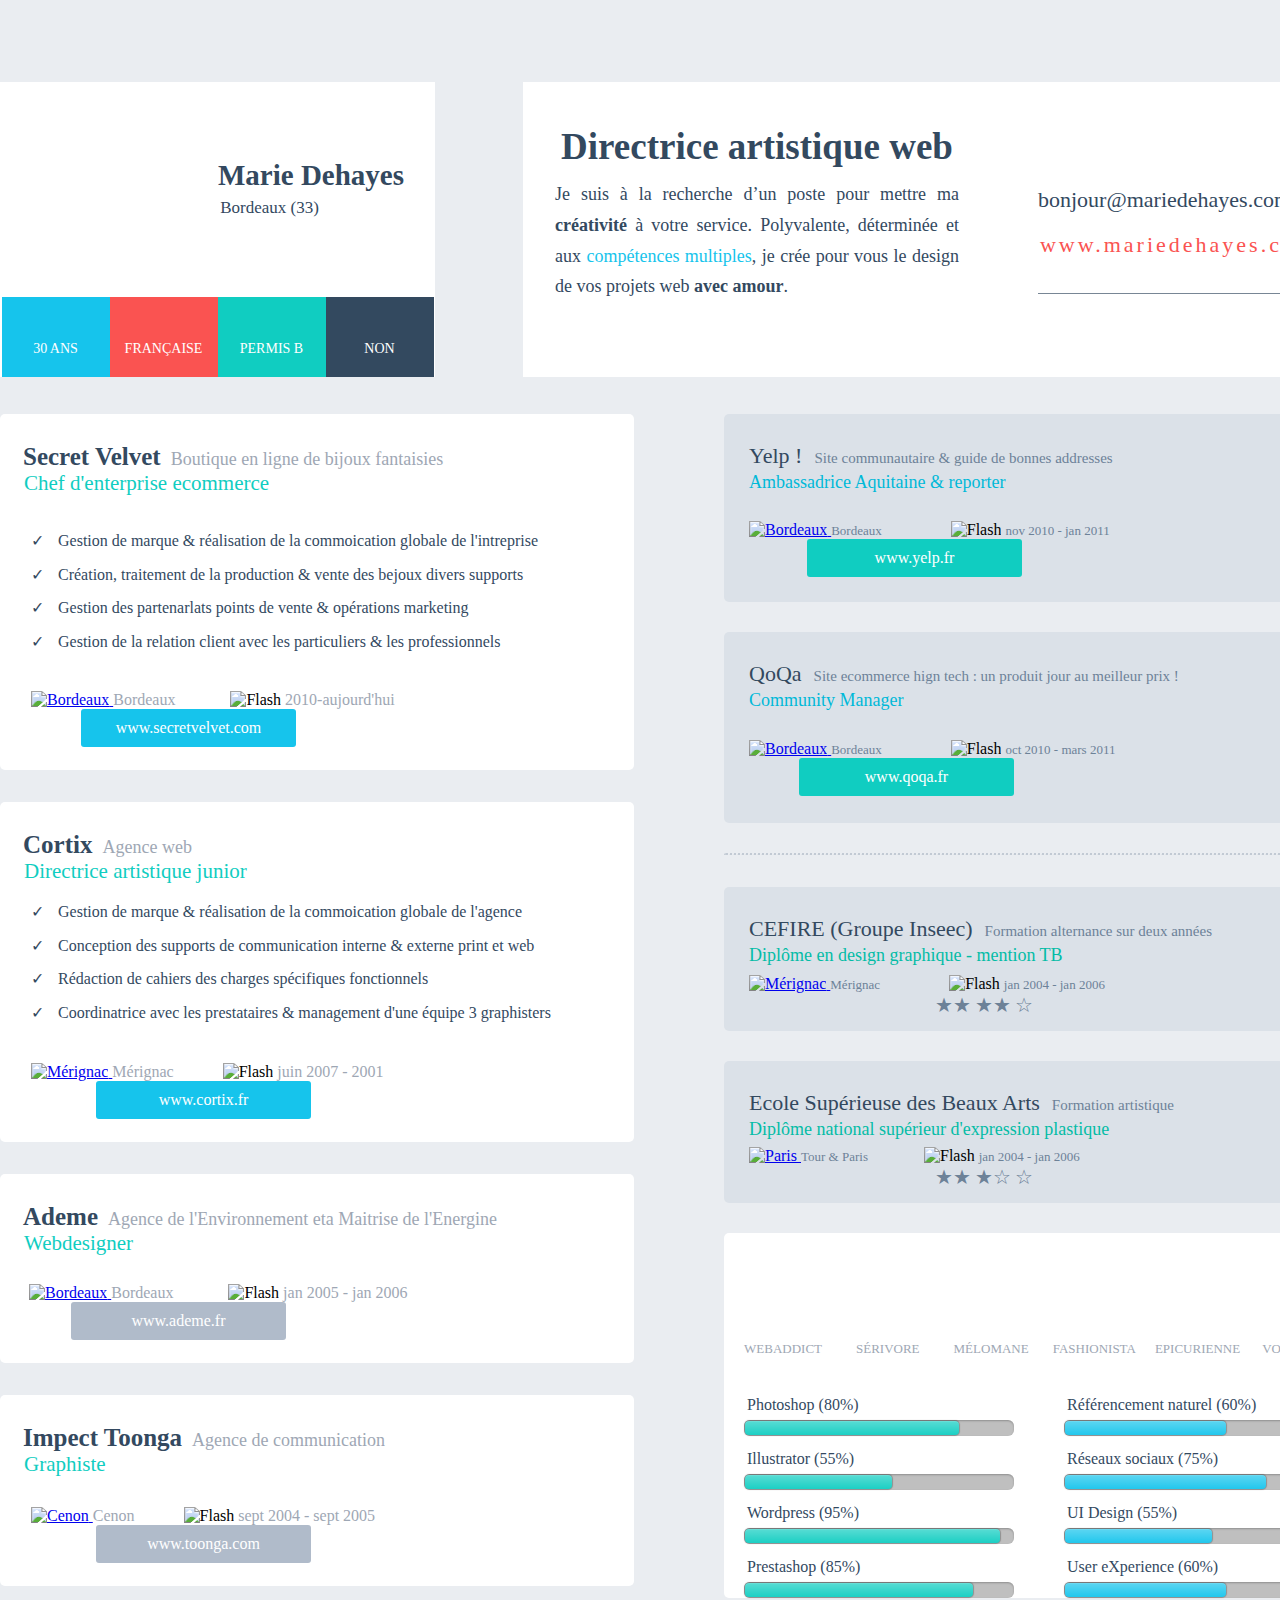
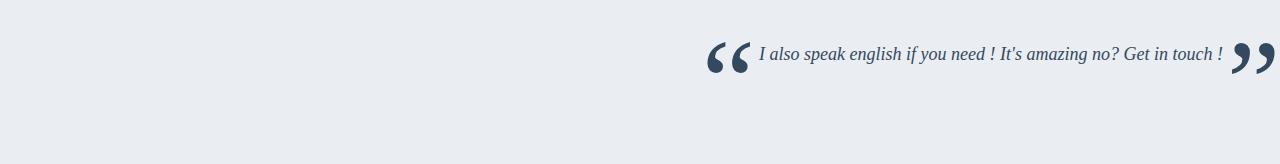
==== Hello/index.html @ 1b998f03 "Подгонка заголовка" ====
<!DOCTYPE html>
<html>
<head>
    <title>Ma page personnelle</title>
	<link rel="stylesheet" type="text/css" href="css/style.css">
	<meta charset="UTF-8">
</head>
<body>
    <div class="container">
	    <div class="header">
			<div class="header-left">
				<div class="photo">
				    <h2>Marie Dehayes</h2>
					<p>Bordeaux (33)</p>
				</div>
				
				<div class="items">
					<div class="item item-age"><p class="str str-age">30 ans</p></div>					 
					<div class="item item-nation"><p class="str str-nation">française</p></div>
					<div class="item item-permis"><p class="str str-permis">permis B</p></div>
					<div class="item item-smoke"><p class="str str-smoke">non</p></div>
				</div>

			</div>
			<div class="header-right">
				<div class="about-left">
					<h2>Directrice artistique web</h2>
					<p class="text">Je suis à la recherche d’un poste pour mettre ma <b>créativité</b> à votre service. 
						Polyvalente, déterminée et aux <span class="about-important">compétences multiples</span>, 
						je crée pour vous le design de vos projets web <b>avec amour</b>.</p>
					<div class="about-social">
						<div class="social social-tw"><a href="twitter.com"></a></div>
						<div class="social social-dr"><a href="dribbble.com"></a></div>
						<div class="social social-bh"><a href="behance.net"></a></div>
						<div class="social social-ig"><a href="instagram.com"></a></div>
						<div class="social social-bl"><a href="bla-bla-bla.com"></a></div>
						<div class="social social-in"><a href="LinkedIn.com"></a></div>
					</div>
				</div>
				<div class="about-right">
					<p>bonjour@mariedehayes.com</p>
					<a href="www.mariedehayes.com" title="Ma page personnelle">www.mariedehayes.com</a>
				</div>
			</div>
	    </div>
		 
		<div class="content">		
			<div class="left-content">
				<div class="job secret-velvet">
					<h3>Secret Velvet<span>Boutique en ligne de bijoux fantaisies</span></h3>
					<h4>Chef d'enterprise ecommerce</h4>
					<ul>
						<li>Gestion de marque & réalisation de la commoication globale de l'intreprise</li>
						<li>Création, traitement de la production & vente des bejoux divers supports</li>
						<li>Gestion des partenarlats points de vente & opérations marketing</li>
						<li>Gestion de la relation client avec les particuliers & les professionnels</li>
					</ul>

					<div class="job-about-sv">

						<a class="map" href="http://www.maplandia.com/france/aquitaine/gironde/bordeaux/bordeaux/">
							<img src="/Image/map.png" alt="Bordeaux">
						</a>
						<span>Bordeaux</span>

						<img class="flash" src="/Image/flash.png" alt="Flash">
						<span>2010-aujourd'hui</span>

						<a class="btn btn-sv" href="http://www.secretvelvet.com">www.secretvelvet.com</a>
					</div>		
				</div>

				<div class="job cortix">
					<h3>Cortix<span>Agence web</span></h3>
					<h4>Directrice artistique junior</h4>
					<ul>
						<li>Gestion de marque & réalisation de la commoication globale de l'agence</li>
						<li>Conception des supports de communication interne & externe print et web</li>
						<li>Rédaction de cahiers des charges spécifiques fonctionnels</li>
						<li>Coordinatrice avec les prestataires & management d'une équipe 3 graphisters</li>		
					</ul>
					<div class="job-about-co">

						<a class="map" href="http://www.map-france.com/Merignac-33700/">
							<img src="/Image/map.png" alt="Mérignac">
						</a>
						<span>Mérignac</span>
	
						<img class="flash" src="/Image/flash.png" alt="Flash">
						<span>juin 2007 - 2001</span>
	
						<a class="btn btn-co" href="http://www.cortix.fr">www.cortix.fr</a>
					</div>
				</div>

				<div class="job ademe">
					<h3>Ademe<span>Agence de l'Environnement eta Maitrise de l'Energine</span></h3>
					<h4>Webdesigner</h4>
					<div class="job-about-ad">

						<a class="map" href="http://www.maplandia.com/france/aquitaine/gironde/bordeaux/bordeaux/">
							<img src="/Image/map.png" alt="Bordeaux">
						</a>
						<span>Bordeaux</span>
	
						<img class="flash" src="/Image/flash.png" alt="Flash">
						<span>jan 2005 - jan 2006</span>
	
						<a class="btn btn-ade" href="http://www.ademe.fr">www.ademe.fr</a>
					</div>	
				</div>

				<div class="job impect-toonga">
					<h3>Impect Toonga<span>Agence de communication</span></h3>
					<h4>Graphiste</h4>
					<div class="job-about-it">
						<a class="map" href="http://www.maplandia.com/france/basse-normandie/calvados/caen/canon/">
							<img src="/Image/map.png" alt="Cenon">
						</a>
						<span>Cenon</span>
						<img class="flash" src="/Image/flash.png" alt="Flash">
						<span>sept 2004 - sept 2005</span>
	
						<a class="btn btn-it" href="http://www.toonga.com">www.toonga.com</a>
					</div>
				</div>

			</div>
				
			<div class="separator-content">

			</div>

			<div class="right-content">
				<div class="education yelp">
					<h3>Yelp !<span>Site communautaire & guide de bonnes addresses</span></h3>
					<h4>Ambassadrice Aquitaine & reporter</h4>
					<div class="education-yelp">
						<a class="map" href="http://www.maplandia.com/france/aquitaine/gironde/bordeaux/bordeaux/">
							<img src="/Image/map.png" alt="Bordeaux">
						</a>
						<span>Bordeaux</span>
	
						<img class="flash" src="/Image/flash.png" alt="Flash">
						<span>nov 2010 - jan 2011</span>
	
						<a class="btn btn-yelp" href="http://www.yelp.fr">www.yelp.fr</a>
					</div>	
				</div>

				<div class="education qoqa">
					<h3>QoQa<span>Site ecommerce hign tech : un produit jour au meilleur prix !</span></h3>
					<h4>Community Manager</h4>
					<div class="education-qoqa">
							<a class="map" href="http://www.maplandia.com/france/aquitaine/gironde/bordeaux/bordeaux/">
								<img src="/Image/map.png" alt="Bordeaux">
							</a>
							<span>Bordeaux</span>
		
							<img class="flash" src="/Image/flash.png" alt="Flash">
							<span>oct 2010 - mars 2011</span>
		
							<a class="btn btn-qoqa" href="http://www.qoqa.fr">www.qoqa.fr</a>
						</div>	
					
				</div>

				<div class="education dotted">

				</div>

				<div class="education cefire">
					<h3>CEFIRE (Groupe Inseec)<span>Formation alternance sur deux années</span></h3>
					<h4>Diplôme en design graphique - mention TB</h4>
					<div class="education-cefire">
						<a class="map" href="http://www.map-france.com/Merignac-33700/">
							<img src="/Image/map.png" alt="Mérignac">
						</a>
						<span>Mérignac</span>
	
						<img class="flash" src="/Image/flash.png" alt="Flash">
						<span>jan 2004 - jan 2006</span>
						
						<div class="rating">
							<span>&#9733</span><span>&#9733</span>
							<span>&#9733</span><span>&#9733</span>
							<span>&#9734</span>
						</div>			
					</div>
				</div>

				<div class="education ecole">
					<h3>Ecole Supérieuse des Beaux Arts<span>Formation artistique</span></h3>
					<h4>Diplôme national supérieur d'expression plastique</h4>
					<div class="education-ecole">
						<a class="map" href="http://www.maplandia.com/france/ile-de-france/paris/paris-1er/paris/">
							<img src="/Image/map.png" alt="Paris">
						</a>
						<span>Tour & Paris</span>
	
						<img class="flash" src="/Image/flash.png" alt="Flash">
						<span>jan 2004 - jan 2006</span>
						<div class="rating">
							<span>&#9733</span><span>&#9733</span>
							<span>&#9733</span><span>&#9734</span>
							<span>&#9734</span>
						</div>	
					</div>
				</div>

				<div class="hobby">
					<div class="hobby-photo hobby-photo-1"></div>
					<div class="hobby-photo hobby-photo-2"></div>
					<div class="hobby-photo hobby-photo-3"></div>
					<div class="hobby-photo hobby-photo-4"></div>
					<div class="hobby-photo hobby-photo-5"></div>
					<div class="hobby-photo hobby-photo-6"></div>
					
					<div class="sign">
						<span class="sign1">webaddict</span>
						<span class="sign2">sérivore</span>
						<span class="sign3">mélomane</span>
						<span class="sign4">fashionista</span>
						<span class="sign5">epicurienne</span>
						<span class="sign6">voyageuse</span>
					</div>

					<div class="table">
						<div class="row">
							<div class="cell">
								<p>Photoshop (80%)</p>
								<div class="progress">
									<div class="bar1"><div class="progress-bar"></div></div>
								</div>
							</div>
							
							<div class="cell cell-right">
								<p>Référencement naturel (60%)</p>
								<div class="progress">
									<div class="bar5"><div class="progress-bar"></div></div>
								</div>
							</div>
							
						</div>

						<div class="row">
							<div class="cell">
								<p>Illustrator (55%)</p>
								<div class="progress">
									<div class="bar2"><div class="progress-bar"></div></div>
								</div>
							</div>
							<div class="cell cell-right">
								<p>Réseaux sociaux (75%)</p>
								<div class="progress">
									<div class="bar6"><div class="progress-bar"></div></div>
								</div>							
							</div>
						</div>
						
						<div class="row">
							<div class="cell">
								<p>Wordpress (95%)</p>
								<div class="progress">
									<div class="bar3"><div class="progress-bar"></div></div>
								</div>
							</div>
							<div class="cell cell-right">
								<p>UI Design (55%)</p>
								<div class="progress">
									<div class="bar7"><div class="progress-bar"></div></div>
								</div>
							</div>
						</div>
						<div class="row">
							<div class="cell">
								<p>Prestashop (85%)</p>
								<div class="progress">
									<div class="bar4"><div class="progress-bar"></div></div>
								</div>								
							</div>
						    <div class="cell cell-right">
								<p>User eXperience (60%)</p>
								<div class="progress">
									<div class="bar8"><div class="progress-bar"></div></div>
								</div>
							</div>
					   </div>
					</div>

				</div>

			</div>

			<div class="clear">

			</div>

		</div>	
			
										
		<div class="footer">
			<span class="commas">&#8220;</span>
			<span class="english">I also speak english if you need ! It's amazing no? Get in touch !</span>
			
			<span class="commas">&#8221;</span>
		</div>
	</div>
</body>
</html>
---- Hello/css/style.css ----
body {
    background: #eaedf1;
    color: #000;
    margin: 0;
    padding: 0;
     
}

h2, h3, h4 {
    font-family: Signika, Signika Negative;
    font-weight: bold;
    color: #33495f;
}

p, li, span, .btn {
    font-family: Lato;
    color: #33495f;
}
 
.container {
    background: inherit;
    width: 1348px;
    height: 1600px;
    margin: 82px auto;
    text-align: center;
}

.header {
    background: inherit;
    width: 100%;
    height: 295px;    
}
 
.header-left {
    background-color: white;
    width: 435px;
    height: 100%;
    float: left;
}

.photo {
     background-image: url(/Image/photo.png);
     background-repeat: no-repeat;
     background-position: 26px 12px;
     height: 191px;
}

.photo h2 {
      font-size: 29px;
      padding-top: 53px;
      padding-left: 187px;
      margin-bottom: 0px;
 }
.photo p {
     font-size: 17px;
     margin-top: 6px;
     padding-left: 104px;
     margin-bottom: 76px;
}

.items {
     font-size: 0;
     display: inline-block;
}
   
.item {
    text-transform: uppercase;
    display: inline-block;
    width: 108px;
    height: 76px;
    margin: 0;
    padding: 0;
    padding-top: 4px;
}

.item-age {
    background-color: #16c4ec;
    background-image: url(/image/about1.png);
    background-repeat: no-repeat;     
    background-position: 50% 23px;

}

.item-nation {
     background-color: #fa5351;
     background-image: url(/image/about2.png);
     background-repeat: no-repeat;
     background-position: 50% 19px;
}

.item-permis {
     background-color: #10cdc1;
     background-image: url(/image/about3.png);
     background-repeat: no-repeat;
     background-position: 50% 22px;
}

.item-smoke {
     background-color: #33495f;
     background-image: url(/image/about4.png);
     background-repeat: no-repeat;
     background-position: 50% 21px;
}
.str {
     color: white;
     margin-top: 40px;
     font-size: 14px;
}

.header-right {
    background-color: white;
    float: right;
    width: 825px;
    height: 100%;     
}

.about-left {
    float: left;
    width: 468px;
    height: 100%;
}

.about-left h2 {
     font-size: 37px;
     font-weight: 600;
     padding-top: 12px;
}

.about-left .text {
     font-size: 18px;
     line-height: 170%;
     text-align: justify;
     margin-top: -19px;
     margin-bottom: 11px;
     padding-left: 32px;
     padding-right: 32px;
}

.about-important {
     color: #16c4ec;
}

.about-social {
     width: 470px;
     height: 50px;
}

.social {
     display: inline-block;
     width: 50px;
     height: 50px;
     margin-right: 21px;   
     vertical-align: middle;   
     background-image: url("/Image/social.png");
     background-repeat: no-repeat;
}
.social-tw {
     background-position: 0px 0;
}
.social-dr {
     background-position: -50px 0;
}
.social-bh {
     background-position: -99px 0;
}
.social-ig {
     background-position: -148px 0;
}
.social-bl {
     background-position: -193px 0;
}
.social-in {
     background-position: -254px 0;
}

.about-right {
    float: right;
    margin-right: 30px;
    width: 280px;
    height: 211px;
    border-bottom: 1px solid #788695;
}

.about-right p {
     font-size: 22px;
     margin: 105px 0 19px;
     text-align: justify;
 }

.about-right a {
    display: block;
    text-decoration: none;    
    letter-spacing: 3px;
    color: #fa5351;
    font-size: 22px;
}



.content {
     background: inherit;
     height: 1200px;
     /* Линия цвета фона для не схлопывания margin*/ 
     border-top: 1px solid #eaedf1;
     margin-top: 36px;
}

.left-content {
     background: inherit;
     float: left;
     width: 634px;
}

.separator-content {
     background: inherit;
     float: left;
     width: 79px;
     height: 100%;
     
     background-image: url(/image/bar.png);
     background-repeat: no-repeat;
     background-position: 3px -17px;
     
}

.right-content {
     background: inherit;
     float: right;
     width: 624px;
}

.job {
     background: white;
     padding: 1px;
     margin-bottom: 32px;
     border-radius: 5px;
}
.job span {
     color: #9ea7b4;
}

.job h3 {
     text-align: left;
     padding-top: 3px;
     padding-left: 22px;
     font-size: 25px;
     margin-bottom: 0px;
}

.job h3 span {
     font-size: 18px;
     font-weight: 500;
     padding-left: 10px; 
}

.job h4 {
     color: #10cdc1;
     text-align: left;
     font-size: 21px;
     font-weight: 500;
     padding-left: 23px;
     margin-top: 0;
}

.job ul {
     list-style: none;
     text-align: left;
     padding-left: 30px;
     line-height: 210%;
     font-size: 16px;
}
   
.job ul li:before {
     content: '✓';
     padding-right: 14px;
}

/*.job .secret-velvet {
     height: 600px;
}*/

.job .job-about-sv {     
     text-align: left;
     margin-top: 33px;
     margin-bottom: 22px;
}

.job-about-sv .map {
     padding-left: 30px;
     /*background-image: url(/Image/map.png);
     background-repeat: no-repeat;
     background-position: 0px 0px;*/
}

.job-about-sv .flash {
     padding-left: 51px;
}

.btn {
     display: inline-block;     
     width: 215px;
     height: 28px;
     color: #fff; 
     text-decoration: none; 
     text-align: center;
     padding-top: 10px;
     border-radius: 3px; 
}

.btn-sv {
     background: #16c4ec;
     margin-left: 80px;
}

.cortix h4 {
     margin-bottom: -5px;
}

.job .job-about-co {     
     text-align: left;
     margin-top: 33px;
     margin-bottom: 22px;
}

.job-about-co .map {
     padding-left: 30px;
}

.job-about-co .flash {
     padding-left: 45px;
}

.btn-co {
     background: #16c4ec;
     margin-left: 95px;
}

.job .job-about-ad {     
     text-align: left;
     margin-top: 20px;
     margin-bottom: 22px;
}

.job-about-ad .map {
     padding-left: 28px;
}

.job-about-ad .flash {
     padding-left: 51px;
}

.btn-ade {
     background: #b0bbca;
     margin-left: 70px;
}

.job .job-about-it {     
     text-align: left;
     margin-top: 30px;
     margin-bottom: 22px;
}

.job-about-it .map {
     padding-left: 30px;
}

.job-about-it .flash {
     padding-left: 45px;
}

.btn-it {
     background: #b0bbca;
     margin-left: 95px;
}

/*.icom-map {
     display: inline-block;
  width: 15px;
  height: 15px;

  vertical-align: bottom;
  background-image: url("/Image/map.png");
  background-repeat: no-repeat;
  box-shadow: 0 0 0 2px rgba(255, 255, 255, 0.2);
}*/

.education {
     background: #dbe1e8;
     padding: 1px;
     margin-bottom: 30px;
     border-radius: 5px;
     text-align: left;
}

.education span {
     color: #6d8298;
}

.education h3 {
     margin-top: 28px;
     margin-bottom: 0px;
     padding-left: 24px;
     font-size: 22px;
     font-weight: 500;
}
.education span {
     font-size: 13px;
     font-weight: 500;
}

.education h3 span {
     margin-top: 30px;     
     padding-left: 12px;
     font-size: 15px;
     font-weight: 500;
}

.education h4 {
     color: #00b9d8;
     margin-top: 3px;
     margin-bottom: 15px;
     padding-left: 24px;
     font-size: 18px;
     font-weight: 500;     
}

.education-yelp {     
     margin-top: 28px;
     margin-bottom: 24px;
}

.education-yelp .map {
     padding-left: 24px;
}

.education-yelp .flash {
     padding-left: 65px;
}

.btn-yelp {
     background: #10cdc1;
     margin-left: 82px;
}

.education-qoqa {     
     margin-top: 29px;
     margin-bottom: 26px;
}

.education-qoqa .map {
     padding-left: 24px;
}

.education-qoqa .flash {
     padding-left: 65px;
}

.btn-qoqa {
     background: #10cdc1;
     margin-left: 74px;
}

.dotted {
     background-color: #eaedf1;
     border-top: 2px dotted #c2cad4;
}

.education-cefire {
     margin-top: -6px;
     margin-bottom: 13px;
}

.cefire h4 {
     color: #04bca6;
}

.education-cefire .map {
     padding-left: 24px;
}

.education-cefire .flash {
     padding-left: 65px;
}

.ecole h4 {
     color: #04bca6;
}

.education-ecole {     
     margin-top: -8px;
     margin-bottom: 13px;
}

.education-ecole .map {
     padding-left: 24px;
}

.education-ecole .flash {
     padding-left: 52px;
}


.rating {
     display: inline-block;
     padding-left: 210px;
}

.rating span {
     font-size: 20px;
}

.hobby {
     background: white;
     margin-top: 0px;
     /*margin-bottom: 32px;*/
     border-radius: 5px;
}

.hobby-photo {
     display: inline-block;     
     width: 100px;
     height: 80px;
     margin: 20px auto 0;
     padding-top: 2px;
     background-image: url("/Image/hobby.png");
     background-repeat: no-repeat;
}
.hobby-photo-1 {
     background-position: 5px 0px;
}
.hobby-photo-2 {
     background-position: -99px 0px;
}
.hobby-photo-3 {
     background-position: -203px 0px;
}
.hobby-photo-4 {
     background-position: -307px 0px;
}
.hobby-photo-5 {
     background-position: -411px 0px;
}
.hobby-photo-6 {
     background-position: -515px 0px;
}

.sign {
     text-align: left;
}

.sign span {
     color: #9ea7b4;
     font-size: 13px;
     text-transform: uppercase;
}
.sign .sign1 {
     padding-left: 20px;
}
.sign .sign2 {
     padding-left: 30px;
}
.sign .sign3 {
     padding-left: 30px;
}
.sign .sign4 {
     padding-left: 20px;
}
.sign .sign5 {
     padding-left: 15px;
}
.sign .sign6 {
     padding-left: 18px;
}

.table {
     display: table;
     padding: 0;
     margin-top: 25px;
     margin-left: 20px;
}
   
.row {
     display: table-row;
}
   
.cell {
     display: table-cell;
}

.cell p {
     margin: 14px 3px 6px;
     text-align: left;
}

.cell-right {
     padding-left: 50px;
}
   

.hobby .progress {
     margin: 0 auto;
     width: 268px;
   }
   
   .progress {
     padding: 1px;
     background: rgba(0, 0, 0, 0.25);
     border-radius: 6px;
     -webkit-box-shadow: inset 0 1px 2px rgba(0, 0, 0, 0.25), 0 1px rgba(255, 255, 255, 0.08);
     box-shadow: inset 0 1px 2px rgba(0, 0, 0, 0.25), 0 1px rgba(255, 255, 255, 0.08);
   }
   
   .progress-bar {
     height: 14px;
     border-radius: 4px;
        background-image: -webkit-linear-gradient(top, rgba(255, 255, 255, 0.3), rgba(255, 255, 255, 0.05));
     background-image: -moz-linear-gradient(top, rgba(255, 255, 255, 0.3), rgba(255, 255, 255, 0.05));
     background-image: -o-linear-gradient(top, rgba(255, 255, 255, 0.3), rgba(255, 255, 255, 0.05));
     background-image: linear-gradient(to bottom, rgba(255, 255, 255, 0.3), rgba(255, 255, 255, 0.05));
     -webkit-transition: 0.4s linear;
     -moz-transition: 0.4s linear;
     -o-transition: 0.4s linear;
     transition: 0.4s linear;
     -webkit-transition-property: width, background-color;
     -moz-transition-property: width, background-color;
     -o-transition-property: width, background-color;
     transition-property: width, background-color;
     -webkit-box-shadow: 0 0 1px 1px rgba(0, 0, 0, 0.25), inset 0 1px rgba(255, 255, 255, 0.1);
     box-shadow: 0 0 1px 1px rgba(0, 0, 0, 0.25), inset 0 1px rgba(255, 255, 255, 0.1);
   }

.progress > .bar1 > .progress-bar {
    width: 80%;
    background-color: #10cdc1;
 }
 .progress > .bar2 > .progress-bar {
     width: 55%;
     background-color: #10cdc1;
 }
 .progress > .bar3 > .progress-bar {
     width: 95%;
     background-color: #10cdc1;
}
.progress > .bar4 > .progress-bar {
     width: 85%;
     background-color: #10cdc1;
}
.progress > .bar5 > .progress-bar {
     width: 60%;
     background-color: #16c4ec;
}
.progress > .bar6 > .progress-bar {
     width: 75%;
     background-color: #16c4ec;
}
.progress > .bar7 > .progress-bar {
     width: 55%;
     background-color: #16c4ec;
}
.progress > .bar8 > .progress-bar {
     width: 60%;
     background-color: #16c4ec;
}
 
.clear {
     clear: both;
}
 
.footer {
     width: 100%;
     height: 40px;
     margin: 0;
     padding: 0;
}

.footer span {
     display: inline-block;
}

.footer .english {
     font-size: 18px;
     font-style: italic;
     vertical-align: top;
     padding-top: 30px;
}

.footer .commas {
     font-size: 120px;
     font-family: 'Times New Roman', Times, serif;
     /*padding-right: 20px;*/
     display: inline-block;
}
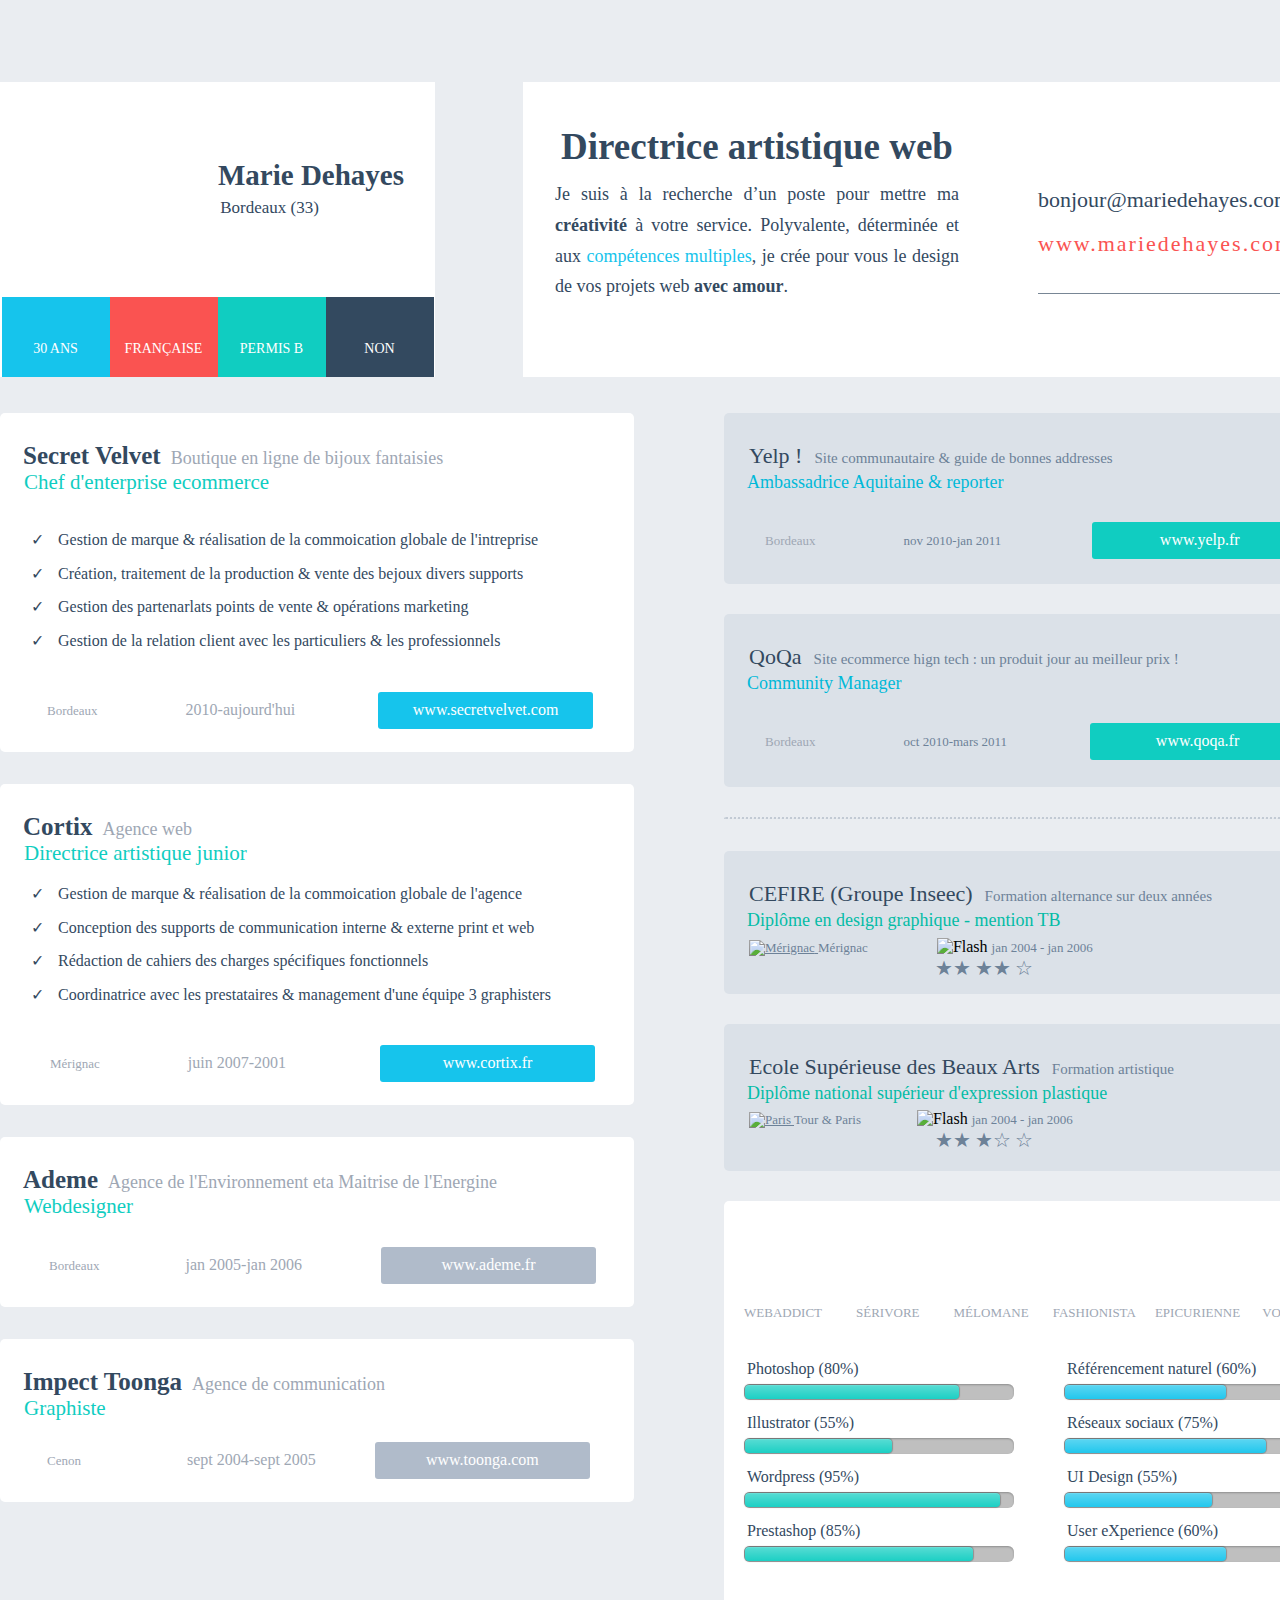
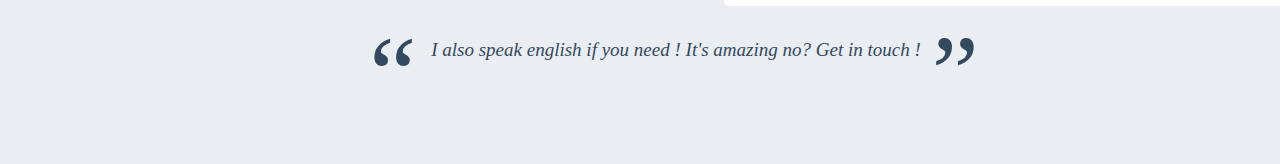
==== commit 4157e927: "Верстка за отведенное время" ====
--- a/Hello/index.html
+++ b/Hello/index.html
@@ -29,17 +29,17 @@
 						Polyvalente, déterminée et aux <span class="about-important">compétences multiples</span>, 
 						je crée pour vous le design de vos projets web <b>avec amour</b>.</p>
 					<div class="about-social">
-						<div class="social social-tw"><a href="twitter.com"></a></div>
-						<div class="social social-dr"><a href="dribbble.com"></a></div>
-						<div class="social social-bh"><a href="behance.net"></a></div>
-						<div class="social social-ig"><a href="instagram.com"></a></div>
-						<div class="social social-bl"><a href="bla-bla-bla.com"></a></div>
-						<div class="social social-in"><a href="LinkedIn.com"></a></div>
+						<div class="social social-tw"><a href="http://www.twitter.com"></a></div>
+						<div class="social social-dr"><a href="http://www.dribbble.com"></a></div>
+						<div class="social social-bh"><a href="http://www.behance.net"></a></div>
+						<div class="social social-ig"><a href="http://www.instagram.com"></a></div>
+						<div class="social social-bl"><a href="http://www.bla-bla-bla.com"></a></div>
+						<div class="social social-in"><a href="http://www.LinkedIn.com"></a></div>
 					</div>
 				</div>
 				<div class="about-right">
-					<p>bonjour@mariedehayes.com</p>
-					<a href="www.mariedehayes.com" title="Ma page personnelle">www.mariedehayes.com</a>
+					<a href="mailto:bonjour@mariedehayes.com">bonjour@mariedehayes.com</a>
+					<div class="site"><a href="www.mariedehayes.com" title="Ma page personnelle">www.mariedehayes.com</a></div>
 				</div>
 			</div>
 	    </div>
@@ -57,15 +57,8 @@
 					</ul>
 
 					<div class="job-about-sv">
-
-						<a class="map" href="http://www.maplandia.com/france/aquitaine/gironde/bordeaux/bordeaux/">
-							<img src="/Image/map.png" alt="Bordeaux">
-						</a>
-						<span>Bordeaux</span>
-
-						<img class="flash" src="/Image/flash.png" alt="Flash">
-						<span>2010-aujourd'hui</span>
-
+						<div class="map"><a href="http://www.maplandia.com/france/aquitaine/gironde/bordeaux/bordeaux/">Bordeaux</a></div>
+						<span class="flash">2010-aujourd'hui</span>
 						<a class="btn btn-sv" href="http://www.secretvelvet.com">www.secretvelvet.com</a>
 					</div>		
 				</div>
@@ -80,15 +73,8 @@
 						<li>Coordinatrice avec les prestataires & management d'une équipe 3 graphisters</li>		
 					</ul>
 					<div class="job-about-co">
-
-						<a class="map" href="http://www.map-france.com/Merignac-33700/">
-							<img src="/Image/map.png" alt="Mérignac">
-						</a>
-						<span>Mérignac</span>
-	
-						<img class="flash" src="/Image/flash.png" alt="Flash">
-						<span>juin 2007 - 2001</span>
-	
+						<div class="map"><a href="http://www.map-france.com/Merignac-33700/">Mérignac</a></div>
+						<span class="flash">juin 2007-2001</span>
 						<a class="btn btn-co" href="http://www.cortix.fr">www.cortix.fr</a>
 					</div>
 				</div>
@@ -97,15 +83,8 @@
 					<h3>Ademe<span>Agence de l'Environnement eta Maitrise de l'Energine</span></h3>
 					<h4>Webdesigner</h4>
 					<div class="job-about-ad">
-
-						<a class="map" href="http://www.maplandia.com/france/aquitaine/gironde/bordeaux/bordeaux/">
-							<img src="/Image/map.png" alt="Bordeaux">
-						</a>
-						<span>Bordeaux</span>
-	
-						<img class="flash" src="/Image/flash.png" alt="Flash">
-						<span>jan 2005 - jan 2006</span>
-	
+						<div class="map"><a href="http://www.maplandia.com/france/aquitaine/gironde/bordeaux/bordeaux/">Bordeaux</a></div>
+						<span class="flash">jan 2005-jan 2006</span>
 						<a class="btn btn-ade" href="http://www.ademe.fr">www.ademe.fr</a>
 					</div>	
 				</div>
@@ -114,13 +93,8 @@
 					<h3>Impect Toonga<span>Agence de communication</span></h3>
 					<h4>Graphiste</h4>
 					<div class="job-about-it">
-						<a class="map" href="http://www.maplandia.com/france/basse-normandie/calvados/caen/canon/">
-							<img src="/Image/map.png" alt="Cenon">
-						</a>
-						<span>Cenon</span>
-						<img class="flash" src="/Image/flash.png" alt="Flash">
-						<span>sept 2004 - sept 2005</span>
-	
+						<div class="map"><a href="http://www.maplandia.com/france/basse-normandie/calvados/caen/canon/">Cenon</a></div>
+						<span class="flash">sept 2004-sept 2005</span>
 						<a class="btn btn-it" href="http://www.toonga.com">www.toonga.com</a>
 					</div>
 				</div>
@@ -136,14 +110,8 @@
 					<h3>Yelp !<span>Site communautaire & guide de bonnes addresses</span></h3>
 					<h4>Ambassadrice Aquitaine & reporter</h4>
 					<div class="education-yelp">
-						<a class="map" href="http://www.maplandia.com/france/aquitaine/gironde/bordeaux/bordeaux/">
-							<img src="/Image/map.png" alt="Bordeaux">
-						</a>
-						<span>Bordeaux</span>
-	
-						<img class="flash" src="/Image/flash.png" alt="Flash">
-						<span>nov 2010 - jan 2011</span>
-	
+						<div class="map"><a href="http://www.maplandia.com/france/aquitaine/gironde/bordeaux/bordeaux/">Bordeaux</a></div>
+						<span class="flash">nov 2010-jan 2011</span>
 						<a class="btn btn-yelp" href="http://www.yelp.fr">www.yelp.fr</a>
 					</div>	
 				</div>
@@ -152,16 +120,10 @@
 					<h3>QoQa<span>Site ecommerce hign tech : un produit jour au meilleur prix !</span></h3>
 					<h4>Community Manager</h4>
 					<div class="education-qoqa">
-							<a class="map" href="http://www.maplandia.com/france/aquitaine/gironde/bordeaux/bordeaux/">
-								<img src="/Image/map.png" alt="Bordeaux">
-							</a>
-							<span>Bordeaux</span>
-		
-							<img class="flash" src="/Image/flash.png" alt="Flash">
-							<span>oct 2010 - mars 2011</span>
-		
-							<a class="btn btn-qoqa" href="http://www.qoqa.fr">www.qoqa.fr</a>
-						</div>	
+						<div class="map"><a href="http://www.maplandia.com/france/aquitaine/gironde/bordeaux/bordeaux/">Bordeaux</a></div>
+						<span class="flash">oct 2010-mars 2011</span>
+						<a class="btn btn-qoqa" href="http://www.qoqa.fr">www.qoqa.fr</a>
+					</div>	
 					
 				</div>
 
@@ -301,8 +263,7 @@
 										
 		<div class="footer">
 			<span class="commas">&#8220;</span>
-			<span class="english">I also speak english if you need ! It's amazing no? Get in touch !</span>
-			
+			<a href="http://www.mariedehayes.com/en">I also speak english if you need ! It's amazing no? Get in touch !</a>
 			<span class="commas">&#8221;</span>
 		</div>
 	</div>
--- a/Hello/css/style.css
+++ b/Hello/css/style.css
@@ -1,9 +1,7 @@
 body {
     background: #eaedf1;
-    color: #000;
     margin: 0;
-    padding: 0;
-     
+    padding: 0;     
 }
 
 h2, h3, h4 {
@@ -12,7 +10,7 @@
     color: #33495f;
 }
 
-p, li, span, .btn {
+p, li, span, a, .btn {
     font-family: Lato;
     color: #33495f;
 }
@@ -145,12 +143,16 @@
      height: 50px;
 }
 
+.about-social a {
+     height:100%; 
+     display:block;
+}
+
 .social {
      display: inline-block;
      width: 50px;
      height: 50px;
      margin-right: 21px;   
-     vertical-align: middle;   
      background-image: url("/Image/social.png");
      background-repeat: no-repeat;
 }
@@ -175,33 +177,34 @@
 
 .about-right {
     float: right;
+    margin-top: 105px;
     margin-right: 30px;
+    padding-bottom: 6px;
     width: 280px;
-    height: 211px;
+    height: 100px;
+    font-size: 22px;
     border-bottom: 1px solid #788695;
 }
 
-.about-right p {
-     font-size: 22px;
-     margin: 105px 0 19px;
+.about-right a {     
      text-align: justify;
+     display: block;
+     text-decoration: none;  
  }
 
-.about-right a {
-    display: block;
-    text-decoration: none;    
-    letter-spacing: 3px;
+.site a {
+    padding-top: 18px;
+    letter-spacing: 2px;
     color: #fa5351;
-    font-size: 22px;
-}
+    margin-bottom: 20px;
+ }
 
 
 
 .content {
      background: inherit;
      height: 1200px;
-     /* Линия цвета фона для не схлопывания margin*/ 
-     border-top: 1px solid #eaedf1;
+      /*border-top: 1px solid #eaedf1;*/
      margin-top: 36px;
 }
 
@@ -281,19 +284,31 @@
 
 .job .job-about-sv {     
      text-align: left;
-     margin-top: 33px;
+     margin-top: 35px;
      margin-bottom: 22px;
 }
 
+.job-about-sv .map a {
+     text-decoration: none;
+     color: #9ea7b4;
+}
+
 .job-about-sv .map {
-     padding-left: 30px;
-     /*background-image: url(/Image/map.png);
-     background-repeat: no-repeat;
-     background-position: 0px 0px;*/
+     display: inline-block;
+     margin-left: 28px;
+     padding-left: 18px;
+     background-image: url(/Image/map.png);
+     background-repeat: no-repeat;
+     background-position: 0px 1px;
 }
 
 .job-about-sv .flash {
-     padding-left: 51px;
+     margin-left: 62px;
+     margin-right: 2px;
+     padding-left: 22px;
+     background-image: url(/Image/flash.png);
+     background-repeat: no-repeat;
+     background-position: 0px 5px;
 }
 
 .btn {
@@ -303,13 +318,13 @@
      color: #fff; 
      text-decoration: none; 
      text-align: center;
-     padding-top: 10px;
+     padding-top: 9px;
      border-radius: 3px; 
 }
 
 .btn-sv {
      background: #16c4ec;
-     margin-left: 80px;
+     margin-left: 77px;
 }
 
 .cortix h4 {
@@ -322,12 +337,27 @@
      margin-bottom: 22px;
 }
 
+.job-about-co .map a {
+     text-decoration: none;
+     color: #9ea7b4;
+}
+
 .job-about-co .map {
-     padding-left: 30px;
+     display: inline-block;
+     margin-left: 29px;
+     padding-left: 20px;
+     background-image: url(/Image/map.png);
+     background-repeat: no-repeat;
+     background-position: 0px 2px;
 }
 
 .job-about-co .flash {
-     padding-left: 45px;
+     margin-left: 52px;
+     margin-right: -5px;
+     padding-left: 32px;
+     background-image: url(/Image/flash.png);
+     background-repeat: no-repeat;
+     background-position: 0px 5px;
 }
 
 .btn-co {
@@ -341,12 +371,27 @@
      margin-bottom: 22px;
 }
 
+.job-about-ad .map a {
+     text-decoration: none;
+     color: #9ea7b4;
+}
+
 .job-about-ad .map {
-     padding-left: 28px;
+     display: inline-block;
+     margin-left: 28px;
+     padding-left: 20px;
+     background-image: url(/Image/map.png);
+     background-repeat: no-repeat;
+     background-position: 0px 0px;
 }
 
 .job-about-ad .flash {
-     padding-left: 51px;
+     margin-left: 60px;
+     margin-right: 5px;
+     padding-left: 22px;
+     background-image: url(/Image/flash.png);
+     background-repeat: no-repeat;
+     background-position: 0px 5px;
 }
 
 .btn-ade {
@@ -356,33 +401,37 @@
 
 .job .job-about-it {     
      text-align: left;
-     margin-top: 30px;
+     margin-top: -7px;
      margin-bottom: 22px;
 }
 
+.job-about-it .map a {
+     text-decoration: none;
+     color: #9ea7b4;
+}
+
 .job-about-it .map {
-     padding-left: 30px;
+     display: inline-block;
+     margin-left: 28px;
+     padding-left: 18px;
+     background-image: url(/Image/map.png);
+     background-repeat: no-repeat;
+     background-position: 0px 2px;
 }
 
 .job-about-it .flash {
-     padding-left: 45px;
+     margin-left: 80px;
+     margin-right: -40px;
+     padding-left: 22px;
+     background-image: url(/Image/flash.png);
+     background-repeat: no-repeat;
+     background-position: 0px 5px;
 }
 
 .btn-it {
      background: #b0bbca;
      margin-left: 95px;
 }
-
-/*.icom-map {
-     display: inline-block;
-  width: 15px;
-  height: 15px;
-
-  vertical-align: bottom;
-  background-image: url("/Image/map.png");
-  background-repeat: no-repeat;
-  box-shadow: 0 0 0 2px rgba(255, 255, 255, 0.2);
-}*/
 
 .education {
      background: #dbe1e8;
@@ -397,7 +446,7 @@
 }
 
 .education h3 {
-     margin-top: 28px;
+     margin-top: 29px;
      margin-bottom: 0px;
      padding-left: 24px;
      font-size: 22px;
@@ -419,22 +468,43 @@
      color: #00b9d8;
      margin-top: 3px;
      margin-bottom: 15px;
-     padding-left: 24px;
+     padding-left: 22px;
      font-size: 18px;
      font-weight: 500;     
 }
 
 .education-yelp {     
-     margin-top: 28px;
+     margin-top: 29px;
      margin-bottom: 24px;
 }
 
+.education span, .map {
+     color: #6d8298;
+     font-size: 13px;
+     font-weight: 500;
+}
+
+.education-yelp .map a {
+     text-decoration: none;
+     color: #9ea7b4;
+}
+
 .education-yelp .map {
-     padding-left: 24px;
+     display: inline-block;
+     margin-left: 22px;
+     padding-left: 18px;
+     background-image: url(/Image/map.png);
+     background-repeat: no-repeat;
+     background-position: 0px 0px;
 }
 
 .education-yelp .flash {
-     padding-left: 65px;
+     margin-left: 62px;
+     margin-right: 5px;
+     padding-left: 22px;
+     background-image: url(/Image/flash.png);
+     background-repeat: no-repeat;
+     background-position: 0px 3px;
 }
 
 .btn-yelp {
@@ -447,12 +517,27 @@
      margin-bottom: 26px;
 }
 
+.education-qoqa .map a {
+     text-decoration: none;
+     color: #9ea7b4;
+}
+
 .education-qoqa .map {
-     padding-left: 24px;
+     display: inline-block;
+     margin-left: 22px;
+     padding-left: 18px;
+     background-image: url(/Image/map.png);
+     background-repeat: no-repeat;
+     background-position: 0px 0px;
 }
 
 .education-qoqa .flash {
-     padding-left: 65px;
+     margin-left: 62px;
+     margin-right: 5px;
+     padding-left: 22px;
+     background-image: url(/Image/flash.png);
+     background-repeat: no-repeat;
+     background-position: 0px 3px;
 }
 
 .btn-qoqa {
@@ -466,7 +551,7 @@
 }
 
 .education-cefire {
-     margin-top: -6px;
+     margin-top: -8px;
      margin-bottom: 13px;
 }
 
@@ -487,8 +572,8 @@
 }
 
 .education-ecole {     
-     margin-top: -8px;
-     margin-bottom: 13px;
+     margin-top: -9px;
+     margin-bottom: 18px;
 }
 
 .education-ecole .map {
@@ -512,15 +597,15 @@
 .hobby {
      background: white;
      margin-top: 0px;
-     /*margin-bottom: 32px;*/
      border-radius: 5px;
+     height: 405px;
 }
 
 .hobby-photo {
      display: inline-block;     
      width: 100px;
      height: 80px;
-     margin: 20px auto 0;
+     margin: 16px auto 0;
      padding-top: 2px;
      background-image: url("/Image/hobby.png");
      background-repeat: no-repeat;
@@ -673,20 +758,17 @@
      padding: 0;
 }
 
-.footer span {
-     display: inline-block;
-}
-
-.footer .english {
-     font-size: 18px;
+.footer a {
+     display: inline-block;
+     text-decoration: none;
+     font-size: 19px;
      font-style: italic;
      vertical-align: top;
-     padding-top: 30px;
+     padding: 26px 7px 0px 11px;
 }
 
 .footer .commas {
-     font-size: 120px;
+     font-size: 106px;
      font-family: 'Times New Roman', Times, serif;
-     /*padding-right: 20px;*/
      display: inline-block;
 }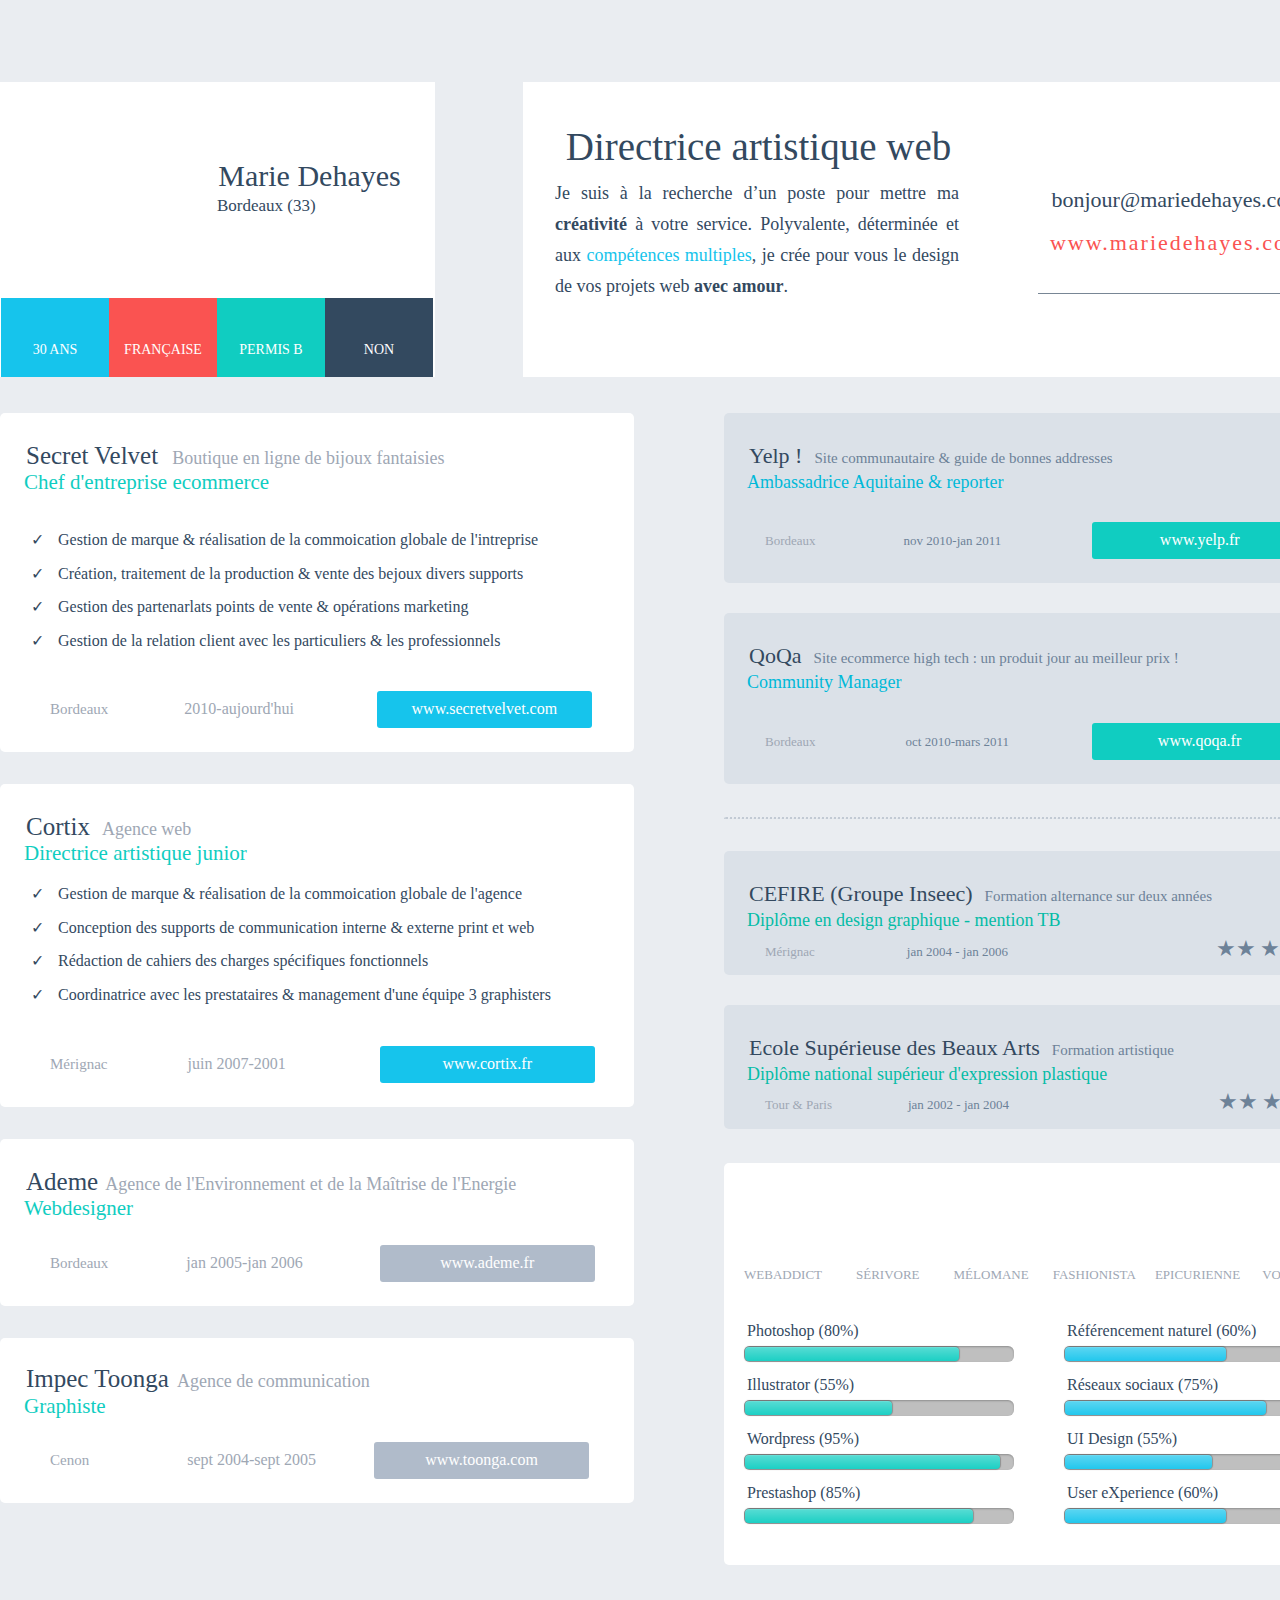
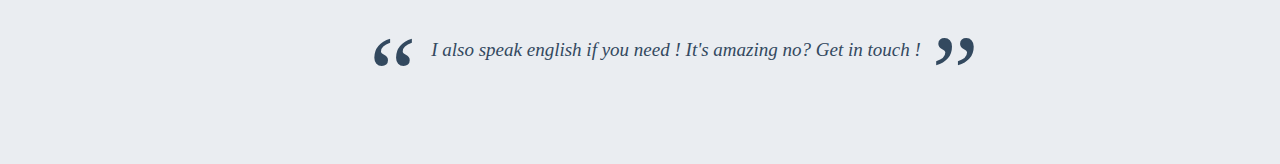
==== commit 69495c22: "Подгонка координат" ====
--- a/Hello/index.html
+++ b/Hello/index.html
@@ -10,22 +10,23 @@
 	    <div class="header">
 			<div class="header-left">
 				<div class="photo">
+					<div class="image"></div>
 				    <h2>Marie Dehayes</h2>
 					<p>Bordeaux (33)</p>
 				</div>
 				
 				<div class="items">
-					<div class="item item-age"><p class="str str-age">30 ans</p></div>					 
-					<div class="item item-nation"><p class="str str-nation">française</p></div>
-					<div class="item item-permis"><p class="str str-permis">permis B</p></div>
-					<div class="item item-smoke"><p class="str str-smoke">non</p></div>
+					<div class="item item-age"><p class="caption">30 ans</p></div>					 
+					<div class="item item-nation"><p class="caption">française</p></div>
+					<div class="item item-permis"><p class="caption">permis B</p></div>
+					<div class="item item-smoke"><p class="caption">non</p></div>
 				</div>
 
 			</div>
 			<div class="header-right">
 				<div class="about-left">
 					<h2>Directrice artistique web</h2>
-					<p class="text">Je suis à la recherche d’un poste pour mettre ma <b>créativité</b> à votre service. 
+					<p>Je suis à la recherche d’un poste pour mettre ma <b>créativité</b> à votre service. 
 						Polyvalente, déterminée et aux <span class="about-important">compétences multiples</span>, 
 						je crée pour vous le design de vos projets web <b>avec amour</b>.</p>
 					<div class="about-social">
@@ -38,7 +39,7 @@
 					</div>
 				</div>
 				<div class="about-right">
-					<a href="mailto:bonjour@mariedehayes.com">bonjour@mariedehayes.com</a>
+					<div class="email"><a href="mailto:bonjour@mariedehayes.com">bonjour@mariedehayes.com</a></div>
 					<div class="site"><a href="www.mariedehayes.com" title="Ma page personnelle">www.mariedehayes.com</a></div>
 				</div>
 			</div>
@@ -48,7 +49,7 @@
 			<div class="left-content">
 				<div class="job secret-velvet">
 					<h3>Secret Velvet<span>Boutique en ligne de bijoux fantaisies</span></h3>
-					<h4>Chef d'enterprise ecommerce</h4>
+					<h4>Chef d'entreprise ecommerce</h4>
 					<ul>
 						<li>Gestion de marque & réalisation de la commoication globale de l'intreprise</li>
 						<li>Création, traitement de la production & vente des bejoux divers supports</li>
@@ -56,9 +57,9 @@
 						<li>Gestion de la relation client avec les particuliers & les professionnels</li>
 					</ul>
 
-					<div class="job-about-sv">
-						<div class="map"><a href="http://www.maplandia.com/france/aquitaine/gironde/bordeaux/bordeaux/">Bordeaux</a></div>
-						<span class="flash">2010-aujourd'hui</span>
+					<div class="job-about">
+						<div class="map"><a href="http://www.maplandia.com/france/aquitaine/gironde/bordeaux/bordeaux/">Bordeaux</a></div>
+						<span class="flash date-sv">2010-aujourd'hui</span>
 						<a class="btn btn-sv" href="http://www.secretvelvet.com">www.secretvelvet.com</a>
 					</div>		
 				</div>
@@ -72,29 +73,29 @@
 						<li>Rédaction de cahiers des charges spécifiques fonctionnels</li>
 						<li>Coordinatrice avec les prestataires & management d'une équipe 3 graphisters</li>		
 					</ul>
-					<div class="job-about-co">
+					<div class="job-about">
 						<div class="map"><a href="http://www.map-france.com/Merignac-33700/">Mérignac</a></div>
-						<span class="flash">juin 2007-2001</span>
+						<span class="flash date-co">juin 2007-2001</span>
 						<a class="btn btn-co" href="http://www.cortix.fr">www.cortix.fr</a>
 					</div>
 				</div>
 
 				<div class="job ademe">
-					<h3>Ademe<span>Agence de l'Environnement eta Maitrise de l'Energine</span></h3>
+					<h3>Ademe<span>Agence de l'Environnement et de la Maîtrise de l'Energie</span></h3>
 					<h4>Webdesigner</h4>
-					<div class="job-about-ad">
-						<div class="map"><a href="http://www.maplandia.com/france/aquitaine/gironde/bordeaux/bordeaux/">Bordeaux</a></div>
-						<span class="flash">jan 2005-jan 2006</span>
+					<div class="job-about">
+						<div class="map"><a href="http://www.maplandia.com/france/aquitaine/gironde/bordeaux/bordeaux/">Bordeaux</a></div>
+						<span class="flash date-ad">jan 2005-jan 2006</span>
 						<a class="btn btn-ade" href="http://www.ademe.fr">www.ademe.fr</a>
 					</div>	
 				</div>
 
 				<div class="job impect-toonga">
-					<h3>Impect Toonga<span>Agence de communication</span></h3>
+					<h3>Impec Toonga<span>Agence de communication</span></h3>
 					<h4>Graphiste</h4>
-					<div class="job-about-it">
+					<div class="job-about">
 						<div class="map"><a href="http://www.maplandia.com/france/basse-normandie/calvados/caen/canon/">Cenon</a></div>
-						<span class="flash">sept 2004-sept 2005</span>
+						<span class="flash date-it">sept 2004-sept 2005</span>
 						<a class="btn btn-it" href="http://www.toonga.com">www.toonga.com</a>
 					</div>
 				</div>
@@ -109,19 +110,19 @@
 				<div class="education yelp">
 					<h3>Yelp !<span>Site communautaire & guide de bonnes addresses</span></h3>
 					<h4>Ambassadrice Aquitaine & reporter</h4>
-					<div class="education-yelp">
-						<div class="map"><a href="http://www.maplandia.com/france/aquitaine/gironde/bordeaux/bordeaux/">Bordeaux</a></div>
-						<span class="flash">nov 2010-jan 2011</span>
+					<div class="education-about">
+						<div class="map"><a href="http://www.maplandia.com/france/aquitaine/gironde/bordeaux/bordeaux/">Bordeaux</a></div>
+						<span class="flash date-yelp">nov 2010-jan 2011</span>
 						<a class="btn btn-yelp" href="http://www.yelp.fr">www.yelp.fr</a>
 					</div>	
 				</div>
 
 				<div class="education qoqa">
-					<h3>QoQa<span>Site ecommerce hign tech : un produit jour au meilleur prix !</span></h3>
+					<h3>QoQa<span>Site ecommerce high tech : un produit jour au meilleur prix !</span></h3>
 					<h4>Community Manager</h4>
-					<div class="education-qoqa">
-						<div class="map"><a href="http://www.maplandia.com/france/aquitaine/gironde/bordeaux/bordeaux/">Bordeaux</a></div>
-						<span class="flash">oct 2010-mars 2011</span>
+					<div class="education-about">
+						<div class="map"><a href="http://www.maplandia.com/france/aquitaine/gironde/bordeaux/bordeaux/">Bordeaux</a></div>
+						<span class="flash date-qoqa">oct 2010-mars 2011</span>
 						<a class="btn btn-qoqa" href="http://www.qoqa.fr">www.qoqa.fr</a>
 					</div>	
 					
@@ -134,15 +135,9 @@
 				<div class="education cefire">
 					<h3>CEFIRE (Groupe Inseec)<span>Formation alternance sur deux années</span></h3>
 					<h4>Diplôme en design graphique - mention TB</h4>
-					<div class="education-cefire">
-						<a class="map" href="http://www.map-france.com/Merignac-33700/">
-							<img src="/Image/map.png" alt="Mérignac">
-						</a>
-						<span>Mérignac</span>
-	
-						<img class="flash" src="/Image/flash.png" alt="Flash">
-						<span>jan 2004 - jan 2006</span>
-						
+					<div class="education-about">
+						<div class="map"><a href="http://www.map-france.com/Merignac-33700/">Mérignac</a></div>
+						<span class="flash date-ce">jan 2004 - jan 2006</span>			
 						<div class="rating">
 							<span>&#9733</span><span>&#9733</span>
 							<span>&#9733</span><span>&#9733</span>
@@ -154,14 +149,9 @@
 				<div class="education ecole">
 					<h3>Ecole Supérieuse des Beaux Arts<span>Formation artistique</span></h3>
 					<h4>Diplôme national supérieur d'expression plastique</h4>
-					<div class="education-ecole">
-						<a class="map" href="http://www.maplandia.com/france/ile-de-france/paris/paris-1er/paris/">
-							<img src="/Image/map.png" alt="Paris">
-						</a>
-						<span>Tour & Paris</span>
-	
-						<img class="flash" src="/Image/flash.png" alt="Flash">
-						<span>jan 2004 - jan 2006</span>
+					<div class="education-about">
+						<div class="map"><a href="http://www.maplandia.com/france/ile-de-france/paris/paris-1er/paris/">Tour & Paris</a></div>
+						<span class="flash date-ec">jan 2002 - jan 2004</span>
 						<div class="rating">
 							<span>&#9733</span><span>&#9733</span>
 							<span>&#9733</span><span>&#9734</span>
--- a/Hello/css/style.css
+++ b/Hello/css/style.css
@@ -6,13 +6,14 @@
 
 h2, h3, h4 {
     font-family: Signika, Signika Negative;
-    font-weight: bold;
+    font-weight: 500;
     color: #33495f;
 }
 
 p, li, span, a, .btn {
     font-family: Lato;
     color: #33495f;
+    text-align: left;
 }
  
 .container {
@@ -34,38 +35,42 @@
     width: 435px;
     height: 100%;
     float: left;
-}
-
-.photo {
+    position: relative;
+}
+
+.image {
      background-image: url(/Image/photo.png);
      background-repeat: no-repeat;
-     background-position: 26px 12px;
-     height: 191px;
+     background-position: 26px 10px;
+     height: 160px;
+     width: 172px;
+     float: left;
 }
 
 .photo h2 {
-      font-size: 29px;
-      padding-top: 53px;
-      padding-left: 187px;
+      font-size: 30px;
+      padding-top: 52px;
+      padding-left: 184px;
       margin-bottom: 0px;
  }
 .photo p {
      font-size: 17px;
-     margin-top: 6px;
-     padding-left: 104px;
-     margin-bottom: 76px;
+     margin-top: 3px;
+     margin-left: 217px;
 }
 
 .items {
      font-size: 0;
-     display: inline-block;
+     position: absolute;
+     bottom: 0px;
+     left: 1px;
 }
    
 .item {
     text-transform: uppercase;
     display: inline-block;
     width: 108px;
-    height: 76px;
+    height: 75px;
     margin: 0;
     padding: 0;
     padding-top: 4px;
@@ -76,7 +81,6 @@
     background-image: url(/image/about1.png);
     background-repeat: no-repeat;     
     background-position: 50% 23px;
-
 }
 
 .item-nation {
@@ -99,10 +103,11 @@
      background-repeat: no-repeat;
      background-position: 50% 21px;
 }
-.str {
+.caption {
      color: white;
      margin-top: 40px;
      font-size: 14px;
+     text-align: center;
 }
 
 .header-right {
@@ -119,19 +124,19 @@
 }
 
 .about-left h2 {
-     font-size: 37px;
-     font-weight: 600;
-     padding-top: 12px;
-}
-
-.about-left .text {
+     font-size: 39px;
+     padding-top: 10px;
+     padding-left: 3px;
+     margin-bottom: 0px;
+}
+
+.about-left p {
      font-size: 18px;
-     line-height: 170%;
+     line-height: 172%;
      text-align: justify;
-     margin-top: -19px;
-     margin-bottom: 11px;
-     padding-left: 32px;
-     padding-right: 32px;
+     margin-top: 9px;
+     margin-bottom: 12px;
+     padding: 0 32px;
 }
 
 .about-important {
@@ -144,8 +149,8 @@
 }
 
 .about-social a {
-     height:100%; 
-     display:block;
+     height: 100%; 
+     display: block;
 }
 
 .social {
@@ -186,25 +191,24 @@
     border-bottom: 1px solid #788695;
 }
 
-.about-right a {     
-     text-align: justify;
-     display: block;
-     text-decoration: none;  
+.email a {     
+    text-decoration: none;
  }
 
+.site {
+    margin-top: 17px;
+}
 .site a {
-    padding-top: 18px;
+    padding-top: 0px;
     letter-spacing: 2px;
     color: #fa5351;
-    margin-bottom: 20px;
+    margin-bottom: 0px;
+    text-decoration: none;
  }
-
-
 
 .content {
      background: inherit;
      height: 1200px;
-      /*border-top: 1px solid #eaedf1;*/
      margin-top: 36px;
 }
 
@@ -218,11 +222,10 @@
      background: inherit;
      float: left;
      width: 79px;
-     height: 100%;
-     
+     height: 100%;     
      background-image: url(/image/bar.png);
      background-repeat: no-repeat;
-     background-position: 3px -17px;
+     background-position: 3px -15px;
      
 }
 
@@ -245,7 +248,7 @@
 .job h3 {
      text-align: left;
      padding-top: 3px;
-     padding-left: 22px;
+     padding-left: 25px;
      font-size: 25px;
      margin-bottom: 0px;
 }
@@ -253,7 +256,7 @@
 .job h3 span {
      font-size: 18px;
      font-weight: 500;
-     padding-left: 10px; 
+     padding-left: 14px; 
 }
 
 .job h4 {
@@ -271,6 +274,7 @@
      padding-left: 30px;
      line-height: 210%;
      font-size: 16px;
+     margin-bottom: 34px;
 }
    
 .job ul li:before {
@@ -278,37 +282,37 @@
      padding-right: 14px;
 }
 
-/*.job .secret-velvet {
-     height: 600px;
-}*/
-
-.job .job-about-sv {     
+.job .job-about {     
      text-align: left;
-     margin-top: 35px;
-     margin-bottom: 22px;
-}
-
-.job-about-sv .map a {
+     margin-top: 0px;
+     margin-bottom: 23px;
+}
+
+.job-about .map a {
      text-decoration: none;
      color: #9ea7b4;
 }
 
-.job-about-sv .map {
+.job-about .map {
      display: inline-block;
+     font-size: 15px;
      margin-left: 28px;
-     padding-left: 18px;
+     padding-left: 21px;
      background-image: url(/Image/map.png);
      background-repeat: no-repeat;
-     background-position: 0px 1px;
-}
-
-.job-about-sv .flash {
-     margin-left: 62px;
+     background-position: 0px 2px;
+}
+
+.job-about .flash {
+     background-image: url(/Image/flash.png);
+     background-repeat: no-repeat;
+     background-position: 0px 5px;
+}
+
+.job-about .date-sv {
+     margin-left: 51px;
      margin-right: 2px;
-     padding-left: 22px;
-     background-image: url(/Image/flash.png);
-     background-repeat: no-repeat;
-     background-position: 0px 5px;
+     padding-left: 21px;
 }
 
 .btn {
@@ -327,37 +331,18 @@
      margin-left: 77px;
 }
 
+.cortix h3 span {
+     padding-left: 12px;
+}
+
 .cortix h4 {
      margin-bottom: -5px;
 }
 
-.job .job-about-co {     
-     text-align: left;
-     margin-top: 33px;
-     margin-bottom: 22px;
-}
-
-.job-about-co .map a {
-     text-decoration: none;
-     color: #9ea7b4;
-}
-
-.job-about-co .map {
-     display: inline-block;
-     margin-left: 29px;
-     padding-left: 20px;
-     background-image: url(/Image/map.png);
-     background-repeat: no-repeat;
-     background-position: 0px 2px;
-}
-
-.job-about-co .flash {
-     margin-left: 52px;
+.job-about .date-co {
+     margin-left: 44px;
      margin-right: -5px;
      padding-left: 32px;
-     background-image: url(/Image/flash.png);
-     background-repeat: no-repeat;
-     background-position: 0px 5px;
 }
 
 .btn-co {
@@ -365,33 +350,18 @@
      margin-left: 95px;
 }
 
-.job .job-about-ad {     
-     text-align: left;
-     margin-top: 20px;
-     margin-bottom: 22px;
-}
-
-.job-about-ad .map a {
-     text-decoration: none;
-     color: #9ea7b4;
-}
-
-.job-about-ad .map {
-     display: inline-block;
-     margin-left: 28px;
-     padding-left: 20px;
-     background-image: url(/Image/map.png);
-     background-repeat: no-repeat;
-     background-position: 0px 0px;
-}
-
-.job-about-ad .flash {
-     margin-left: 60px;
-     margin-right: 5px;
+.ademe h3 span {
+     padding-left: 7px;
+}
+
+.ademe h4 {
+     margin-bottom: 24px;
+}
+
+.job-about .date-ad {
+     margin-left: 52px;
+     margin-right: 3px;
      padding-left: 22px;
-     background-image: url(/Image/flash.png);
-     background-repeat: no-repeat;
-     background-position: 0px 5px;
 }
 
 .btn-ade {
@@ -399,33 +369,23 @@
      margin-left: 70px;
 }
 
-.job .job-about-it {     
-     text-align: left;
-     margin-top: -7px;
-     margin-bottom: 22px;
-}
-
-.job-about-it .map a {
-     text-decoration: none;
-     color: #9ea7b4;
-}
-
-.job-about-it .map {
-     display: inline-block;
-     margin-left: 28px;
-     padding-left: 18px;
-     background-image: url(/Image/map.png);
-     background-repeat: no-repeat;
-     background-position: 0px 2px;
-}
-
-.job-about-it .flash {
-     margin-left: 80px;
-     margin-right: -40px;
+.impect-toonga h3 {
+     padding-top: 1px;
+}
+
+.impect-toonga h3 span {
+     padding-left: 8px;
+}
+
+.impect-toonga h4 {
+     padding-top: 1px;
+     margin-bottom: 23px;
+}
+
+.job-about .date-it {
+     margin-left: 72px;
+     margin-right: -41px;
      padding-left: 22px;
-     background-image: url(/Image/flash.png);
-     background-repeat: no-repeat;
-     background-position: 0px 5px;
 }
 
 .btn-it {
@@ -450,10 +410,6 @@
      margin-bottom: 0px;
      padding-left: 24px;
      font-size: 22px;
-     font-weight: 500;
-}
-.education span {
-     font-size: 13px;
      font-weight: 500;
 }
 
@@ -484,12 +440,17 @@
      font-weight: 500;
 }
 
-.education-yelp .map a {
+.education-about {
+     margin-top: 0px;
+     margin-bottom: 23px;
+}
+
+.education-about .map a {
      text-decoration: none;
      color: #9ea7b4;
 }
 
-.education-yelp .map {
+.education-about .map {
      display: inline-block;
      margin-left: 22px;
      padding-left: 18px;
@@ -498,13 +459,20 @@
      background-position: 0px 0px;
 }
 
-.education-yelp .flash {
+.education-about .flash {
+     background-image: url(/Image/flash.png);
+     background-repeat: no-repeat;
+     background-position: 0px 3px;
+}
+
+.yelp h4 {
+     margin-bottom: 29px;
+}
+
+.education-about .date-yelp {
      margin-left: 62px;
      margin-right: 5px;
      padding-left: 22px;
-     background-image: url(/Image/flash.png);
-     background-repeat: no-repeat;
-     background-position: 0px 3px;
 }
 
 .btn-yelp {
@@ -512,32 +480,14 @@
      margin-left: 82px;
 }
 
-.education-qoqa {     
-     margin-top: 29px;
-     margin-bottom: 26px;
-}
-
-.education-qoqa .map a {
-     text-decoration: none;
-     color: #9ea7b4;
-}
-
-.education-qoqa .map {
-     display: inline-block;
-     margin-left: 22px;
-     padding-left: 18px;
-     background-image: url(/Image/map.png);
-     background-repeat: no-repeat;
-     background-position: 0px 0px;
-}
-
-.education-qoqa .flash {
-     margin-left: 62px;
+.qoqa h4 {
+     margin-bottom: 30px;
+}
+
+.education-about .date-qoqa {
+     margin-left: 64px;
      margin-right: 5px;
      padding-left: 22px;
-     background-image: url(/Image/flash.png);
-     background-repeat: no-repeat;
-     background-position: 0px 3px;
 }
 
 .btn-qoqa {
@@ -546,59 +496,56 @@
 }
 
 .dotted {
+     margin-top: 33px;
      background-color: #eaedf1;
      border-top: 2px dotted #c2cad4;
 }
 
-.education-cefire {
-     margin-top: -8px;
-     margin-bottom: 13px;
-}
-
 .cefire h4 {
      color: #04bca6;
-}
-
-.education-cefire .map {
-     padding-left: 24px;
-}
-
-.education-cefire .flash {
-     padding-left: 65px;
+     margin-bottom: 5px;
+}
+
+.education-about .date-ce {
+     margin-left: 66px;
+     margin-right: 0px;
+     padding-left: 22px;
+}
+
+.rating {
+     display: inline-block;
+     padding-left: 204px;
+}
+
+.rating > span {
+     font-size: 22px;
+}
+
+.cefire .education-about {
+     margin-bottom: 12px;
 }
 
 .ecole h4 {
      color: #04bca6;
-}
-
-.education-ecole {     
-     margin-top: -9px;
-     margin-bottom: 18px;
-}
-
-.education-ecole .map {
-     padding-left: 24px;
-}
-
-.education-ecole .flash {
-     padding-left: 52px;
-}
-
-
-.rating {
-     display: inline-block;
-     padding-left: 210px;
-}
-
-.rating span {
-     font-size: 20px;
-}
+     margin-bottom: 4px;
+}
+
+.education-about .date-ec {
+     margin-left: 50px;
+     margin-right: 1px;
+     padding-left: 22px;
+}
+
+.ecole .education-about {
+     margin-bottom: 13px;
+}
+
 
 .hobby {
      background: white;
-     margin-top: 0px;
+     margin-top: 34px;
      border-radius: 5px;
-     height: 405px;
+     height: 402px;
 }
 
 .hobby-photo {
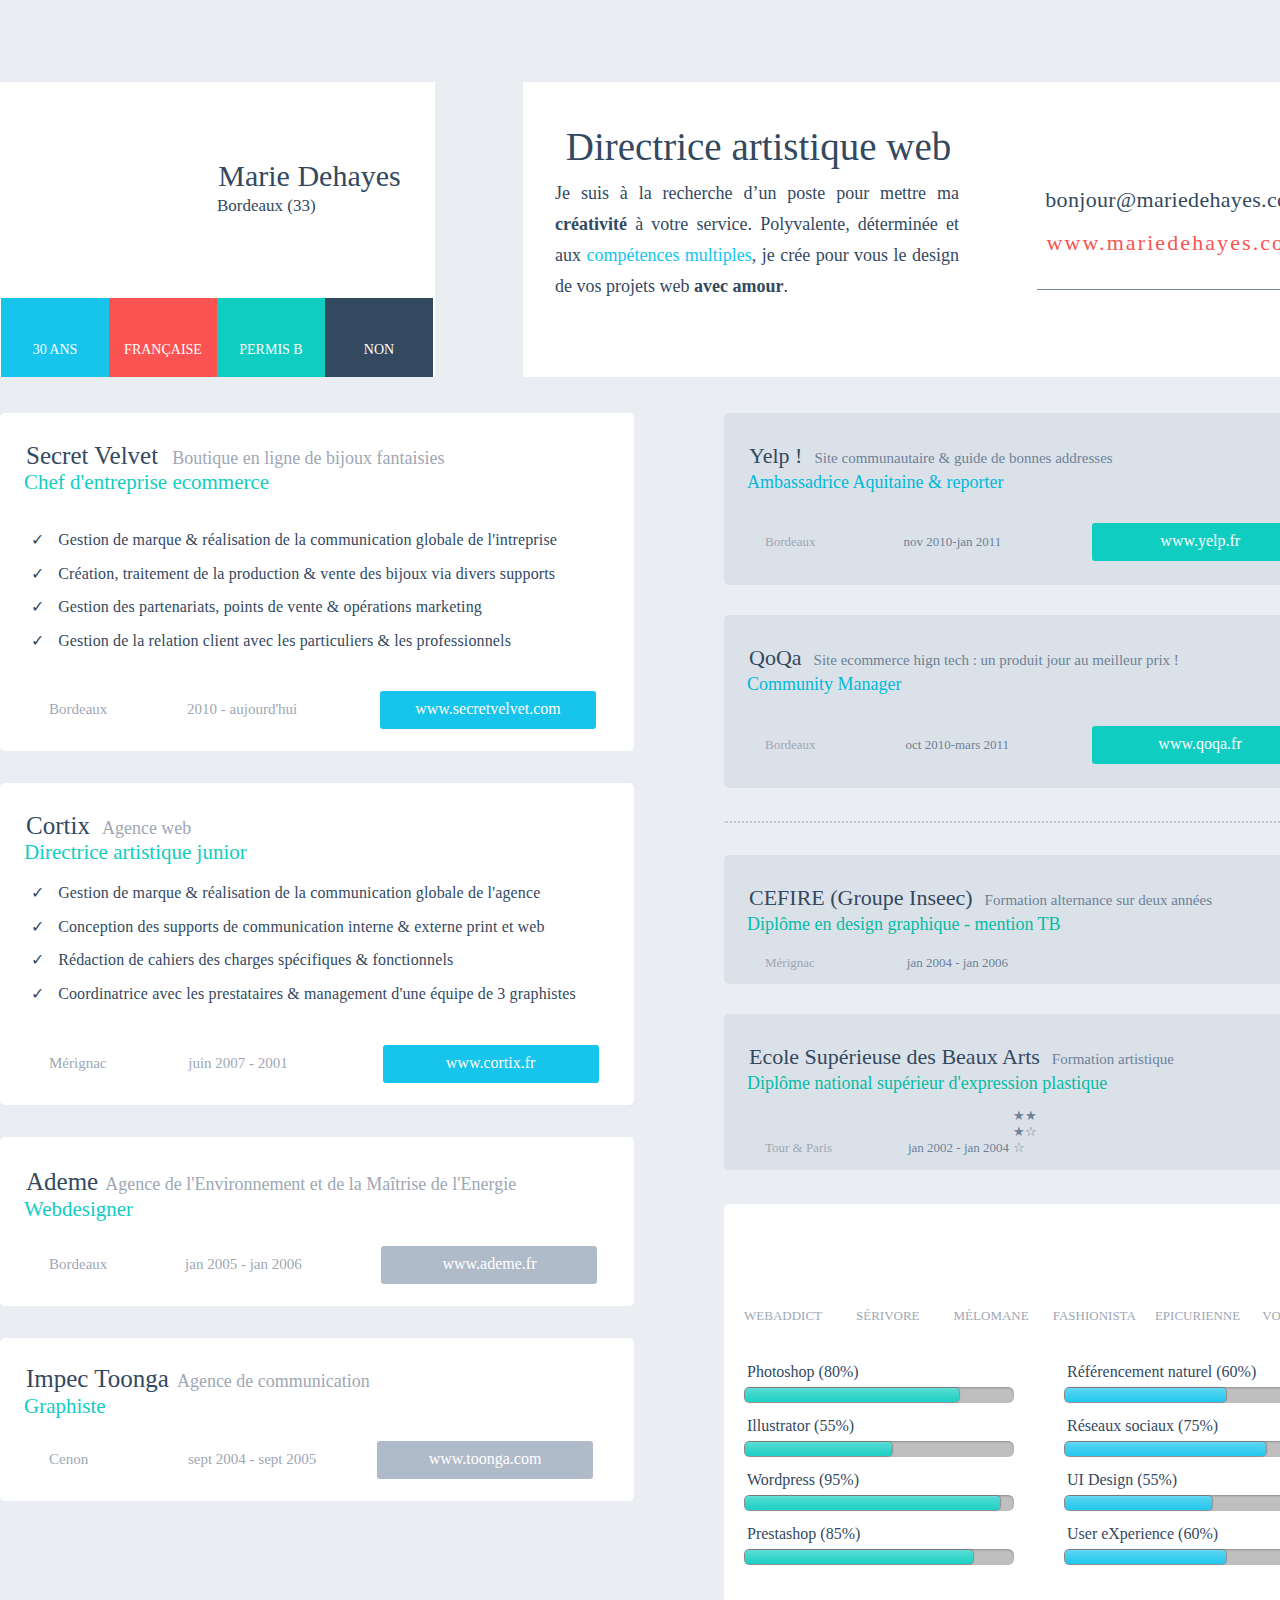
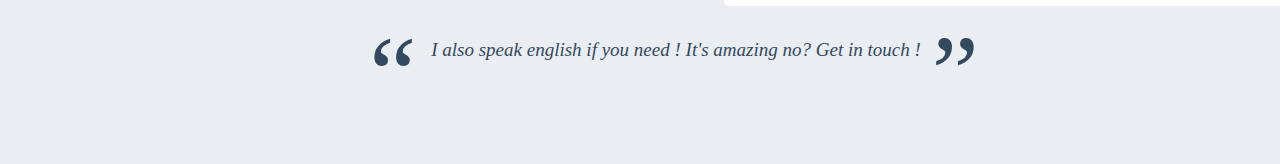
==== commit 9f514734: "Выровнены шрифты в левой части страницы (и добавлены картинки со звездочками)" ====
--- a/Hello/index.html
+++ b/Hello/index.html
@@ -39,8 +39,9 @@
 					</div>
 				</div>
 				<div class="about-right">
-					<div class="email"><a href="mailto:bonjour@mariedehayes.com">bonjour@mariedehayes.com</a></div>
+					<div class="email"><a href="mailto:bonjour@mariedehayes.com" title="Ecrivez-moi">bonjour@mariedehayes.com</a></div>
 					<div class="site"><a href="www.mariedehayes.com" title="Ma page personnelle">www.mariedehayes.com</a></div>
+					<div class="line"></div>
 				</div>
 			</div>
 	    </div>
@@ -51,15 +52,15 @@
 					<h3>Secret Velvet<span>Boutique en ligne de bijoux fantaisies</span></h3>
 					<h4>Chef d'entreprise ecommerce</h4>
 					<ul>
-						<li>Gestion de marque & réalisation de la commoication globale de l'intreprise</li>
-						<li>Création, traitement de la production & vente des bejoux divers supports</li>
-						<li>Gestion des partenarlats points de vente & opérations marketing</li>
+						<li>Gestion de marque & réalisation de la communication globale de l'intreprise</li>
+						<li>Création, traitement de la production & vente des bijoux via divers supports</li>
+						<li>Gestion des partenariats, points de vente & opérations marketing</li>
 						<li>Gestion de la relation client avec les particuliers & les professionnels</li>
 					</ul>
 
 					<div class="job-about">
 						<div class="map"><a href="http://www.maplandia.com/france/aquitaine/gironde/bordeaux/bordeaux/">Bordeaux</a></div>
-						<span class="flash date-sv">2010-aujourd'hui</span>
+						<span class="flash date-sv">2010 - aujourd'hui</span>
 						<a class="btn btn-sv" href="http://www.secretvelvet.com">www.secretvelvet.com</a>
 					</div>		
 				</div>
@@ -68,14 +69,14 @@
 					<h3>Cortix<span>Agence web</span></h3>
 					<h4>Directrice artistique junior</h4>
 					<ul>
-						<li>Gestion de marque & réalisation de la commoication globale de l'agence</li>
+						<li>Gestion de marque & réalisation de la communication globale de l'agence</li>
 						<li>Conception des supports de communication interne & externe print et web</li>
-						<li>Rédaction de cahiers des charges spécifiques fonctionnels</li>
-						<li>Coordinatrice avec les prestataires & management d'une équipe 3 graphisters</li>		
+						<li>Rédaction de cahiers des charges spécifiques & fonctionnels</li>
+						<li>Coordinatrice avec les prestataires & management d'une équipe de 3 graphistes</li>		
 					</ul>
 					<div class="job-about">
 						<div class="map"><a href="http://www.map-france.com/Merignac-33700/">Mérignac</a></div>
-						<span class="flash date-co">juin 2007-2001</span>
+						<span class="flash date-co">juin 2007 - 2001</span>
 						<a class="btn btn-co" href="http://www.cortix.fr">www.cortix.fr</a>
 					</div>
 				</div>
@@ -85,17 +86,17 @@
 					<h4>Webdesigner</h4>
 					<div class="job-about">
 						<div class="map"><a href="http://www.maplandia.com/france/aquitaine/gironde/bordeaux/bordeaux/">Bordeaux</a></div>
-						<span class="flash date-ad">jan 2005-jan 2006</span>
+						<span class="flash date-ad">jan 2005 - jan 2006</span>
 						<a class="btn btn-ade" href="http://www.ademe.fr">www.ademe.fr</a>
 					</div>	
 				</div>
 
-				<div class="job impect-toonga">
+				<div class="job impec-toonga">
 					<h3>Impec Toonga<span>Agence de communication</span></h3>
 					<h4>Graphiste</h4>
 					<div class="job-about">
 						<div class="map"><a href="http://www.maplandia.com/france/basse-normandie/calvados/caen/canon/">Cenon</a></div>
-						<span class="flash date-it">sept 2004-sept 2005</span>
+						<span class="flash date-it">sept 2004 - sept 2005</span>
 						<a class="btn btn-it" href="http://www.toonga.com">www.toonga.com</a>
 					</div>
 				</div>
@@ -118,7 +119,7 @@
 				</div>
 
 				<div class="education qoqa">
-					<h3>QoQa<span>Site ecommerce high tech : un produit jour au meilleur prix !</span></h3>
+					<h3>QoQa<span>Site ecommerce hign tech : un produit jour au meilleur prix !</span></h3>
 					<h4>Community Manager</h4>
 					<div class="education-about">
 						<div class="map"><a href="http://www.maplandia.com/france/aquitaine/gironde/bordeaux/bordeaux/">Bordeaux</a></div>
@@ -137,12 +138,12 @@
 					<h4>Diplôme en design graphique - mention TB</h4>
 					<div class="education-about">
 						<div class="map"><a href="http://www.map-france.com/Merignac-33700/">Mérignac</a></div>
-						<span class="flash date-ce">jan 2004 - jan 2006</span>			
-						<div class="rating">
-							<span>&#9733</span><span>&#9733</span>
-							<span>&#9733</span><span>&#9733</span>
-							<span>&#9734</span>
-						</div>			
+						<span class="flash date-ce">jan 2004 - jan 2006</span>
+						<div class="rating star-full"></div>
+						<div class="rating star-full"></div>
+						<div class="rating star-full"></div>
+						<div class="rating star-full"></div>
+						<div class="rating star-half"></div>
 					</div>
 				</div>
 
--- a/Hello/css/style.css
+++ b/Hello/css/style.css
@@ -185,14 +185,14 @@
     margin-top: 105px;
     margin-right: 30px;
     padding-bottom: 6px;
-    width: 280px;
+    width: 285px;
     height: 100px;
-    font-size: 22px;
-    border-bottom: 1px solid #788695;
+    font-size: 22px;    
 }
 
 .email a {     
     text-decoration: none;
+    letter-spacing: 0.014em;
  }
 
 .site {
@@ -200,10 +200,15 @@
 }
 .site a {
     padding-top: 0px;
-    letter-spacing: 2px;
+    letter-spacing : 0.095em;
     color: #fa5351;
     margin-bottom: 0px;
     text-decoration: none;
+ }
+
+ .line {
+     margin: 33px 8px 0px 4px;
+     border-top: 1px solid #788695;
  }
 
 .content {
@@ -274,7 +279,8 @@
      padding-left: 30px;
      line-height: 210%;
      font-size: 16px;
-     margin-bottom: 34px;
+     margin-bottom: 33px;
+     letter-spacing: 0.009em;
 }
    
 .job ul li:before {
@@ -285,7 +291,9 @@
 .job .job-about {     
      text-align: left;
      margin-top: 0px;
-     margin-bottom: 23px;
+     margin-bottom: 21px;
+     font-weight: 300;
+     font-size: 15px;
 }
 
 .job-about .map a {
@@ -297,7 +305,7 @@
      display: inline-block;
      font-size: 15px;
      margin-left: 28px;
-     padding-left: 21px;
+     padding-left: 20px;
      background-image: url(/Image/map.png);
      background-repeat: no-repeat;
      background-position: 0px 2px;
@@ -310,18 +318,21 @@
 }
 
 .job-about .date-sv {
-     margin-left: 51px;
+     margin-left: 53px;
      margin-right: 2px;
-     padding-left: 21px;
+     padding-left: 23px;
 }
 
 .btn {
      display: inline-block;     
-     width: 215px;
-     height: 28px;
+     width: 216px;
+     height: 29px;
      color: #fff; 
      text-decoration: none; 
      text-align: center;
+     font-weight: 300;
+     font-size: 16px;
+     margin-top: 1px;
      padding-top: 9px;
      border-radius: 3px; 
 }
@@ -340,8 +351,8 @@
 }
 
 .job-about .date-co {
-     margin-left: 44px;
-     margin-right: -5px;
+     margin-left: 46px;
+     margin-right: -4px;
      padding-left: 32px;
 }
 
@@ -350,41 +361,46 @@
      margin-left: 95px;
 }
 
+.ademe h3 {
+     padding-top: 5px;
+}
+
 .ademe h3 span {
      padding-left: 7px;
 }
 
 .ademe h4 {
-     margin-bottom: 24px;
+     margin-top: 1px;
+     margin-bottom: 23px;
 }
 
 .job-about .date-ad {
      margin-left: 52px;
-     margin-right: 3px;
+     margin-right: 4px;
      padding-left: 22px;
 }
 
 .btn-ade {
      background: #b0bbca;
-     margin-left: 70px;
-}
-
-.impect-toonga h3 {
+     margin-left: 72px;
+}
+
+.impec-toonga h3 {
      padding-top: 1px;
 }
 
-.impect-toonga h3 span {
+.impec-toonga h3 span {
      padding-left: 8px;
 }
 
-.impect-toonga h4 {
+.impec-toonga h4 {
      padding-top: 1px;
-     margin-bottom: 23px;
+     margin-bottom: 21px;
 }
 
 .job-about .date-it {
-     margin-left: 72px;
-     margin-right: -41px;
+     margin-left: 74px;
+     margin-right: -38px;
      padding-left: 22px;
 }
 
@@ -508,17 +524,36 @@
 
 .education-about .date-ce {
      margin-left: 66px;
-     margin-right: 0px;
+     margin-right: 206px;
      padding-left: 22px;
 }
 
 .rating {
      display: inline-block;
-     padding-left: 204px;
-}
-
-.rating > span {
-     font-size: 22px;
+     font-size: 0;
+     height: 17px;
+     width: 17px;
+     margin-top: 10px;
+     margin-left: -1px;
+     background-repeat: no-repeat;
+     background-position: 0px 0px;
+}
+
+.star-full {
+     background-image: url(/Image/star_full.png);
+     
+}
+
+.star-half {
+     background-image: url(/Image/star_half.png);
+     /*background-repeat: no-repeat;
+     background-position: 0px 0px;*/
+}
+
+.star_empty {
+     background-image: url(/Image/star_empty.png);
+     /*background-repeat: no-repeat;
+     background-position: 0px 0px;*/
 }
 
 .cefire .education-about {
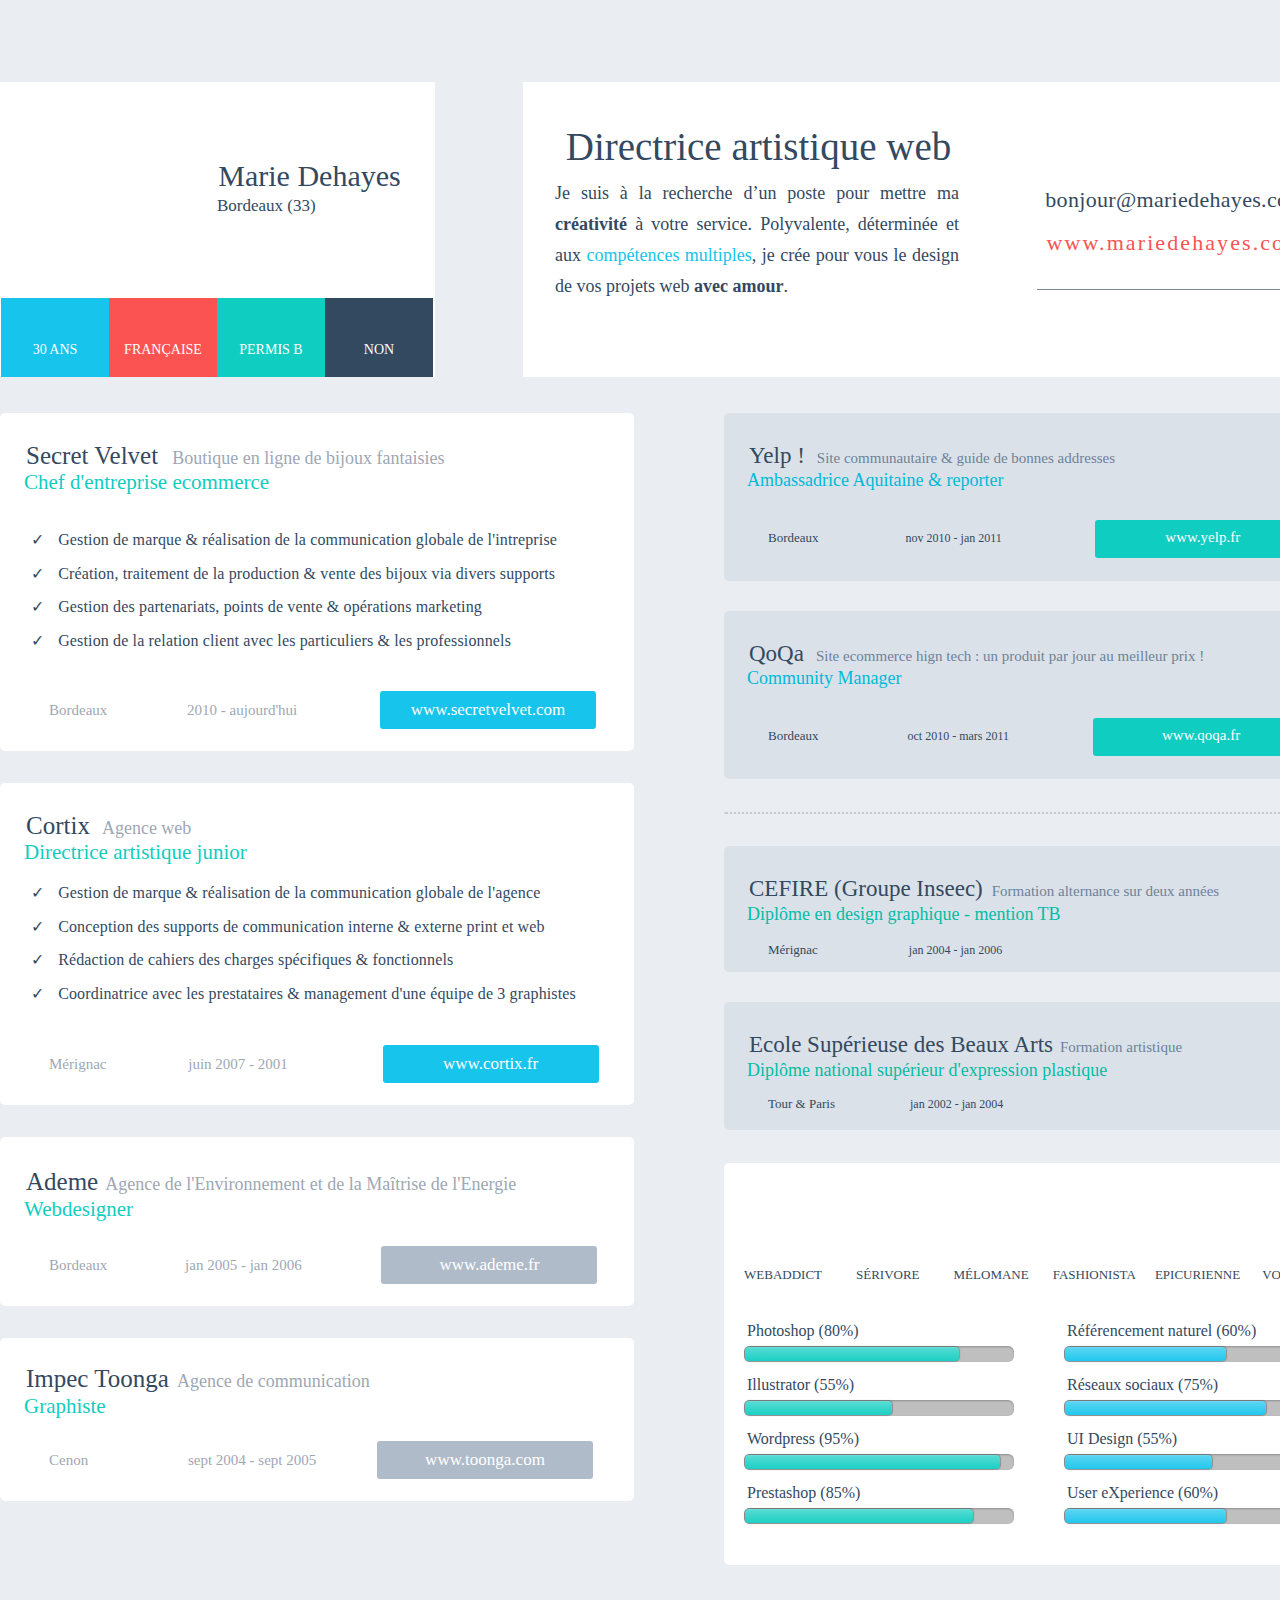
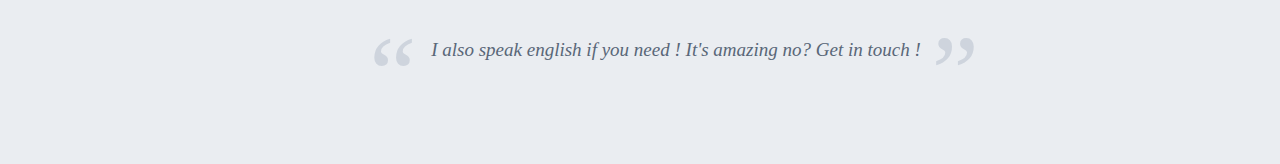
==== commit 76e12d8a: "Выравнивание шрифтов в правой части страницы" ====
--- a/Hello/index.html
+++ b/Hello/index.html
@@ -113,17 +113,17 @@
 					<h4>Ambassadrice Aquitaine & reporter</h4>
 					<div class="education-about">
 						<div class="map"><a href="http://www.maplandia.com/france/aquitaine/gironde/bordeaux/bordeaux/">Bordeaux</a></div>
-						<span class="flash date-yelp">nov 2010-jan 2011</span>
+						<span class="flash date-yelp">nov 2010 - jan 2011</span>
 						<a class="btn btn-yelp" href="http://www.yelp.fr">www.yelp.fr</a>
 					</div>	
 				</div>
 
 				<div class="education qoqa">
-					<h3>QoQa<span>Site ecommerce hign tech : un produit jour au meilleur prix !</span></h3>
+					<h3>QoQa<span>Site ecommerce hign tech : un produit par jour au meilleur prix !</span></h3>
 					<h4>Community Manager</h4>
 					<div class="education-about">
 						<div class="map"><a href="http://www.maplandia.com/france/aquitaine/gironde/bordeaux/bordeaux/">Bordeaux</a></div>
-						<span class="flash date-qoqa">oct 2010-mars 2011</span>
+						<span class="flash date-qoqa">oct 2010 - mars 2011</span>
 						<a class="btn btn-qoqa" href="http://www.qoqa.fr">www.qoqa.fr</a>
 					</div>	
 					
@@ -153,11 +153,11 @@
 					<div class="education-about">
 						<div class="map"><a href="http://www.maplandia.com/france/ile-de-france/paris/paris-1er/paris/">Tour & Paris</a></div>
 						<span class="flash date-ec">jan 2002 - jan 2004</span>
-						<div class="rating">
-							<span>&#9733</span><span>&#9733</span>
-							<span>&#9733</span><span>&#9734</span>
-							<span>&#9734</span>
-						</div>	
+						<div class="rating star-full"></div>
+						<div class="rating star-full"></div>
+						<div class="rating star-half"></div>
+						<div class="rating star-empty"></div>
+						<div class="rating star-empty"></div>
 					</div>
 				</div>
 
--- a/Hello/css/style.css
+++ b/Hello/css/style.css
@@ -330,8 +330,9 @@
      color: #fff; 
      text-decoration: none; 
      text-align: center;
+     font-family: Signika, Signika Negative;
      font-weight: 300;
-     font-size: 16px;
+     font-size: 17px;
      margin-top: 1px;
      padding-top: 9px;
      border-radius: 3px; 
@@ -417,15 +418,11 @@
      text-align: left;
 }
 
-.education span {
-     color: #6d8298;
-}
-
 .education h3 {
      margin-top: 29px;
      margin-bottom: 0px;
      padding-left: 24px;
-     font-size: 22px;
+     font-size: 23px;
      font-weight: 500;
 }
 
@@ -438,32 +435,33 @@
 
 .education h4 {
      color: #00b9d8;
-     margin-top: 3px;
-     margin-bottom: 15px;
+     margin-top: 1px;
+     margin-bottom: 26px;
      padding-left: 22px;
      font-size: 18px;
      font-weight: 500;     
 }
 
-.education-yelp {     
-     margin-top: 29px;
-     margin-bottom: 24px;
-}
-
-.education span, .map {
+.education span {
      color: #6d8298;
-     font-size: 13px;
+     font-size: 12px;
      font-weight: 500;
 }
 
 .education-about {
      margin-top: 0px;
-     margin-bottom: 23px;
+     margin-bottom: 22px;
+     font-size: 12px;
+}
+
+.education-about span {
+     color: #33495f;
 }
 
 .education-about .map a {
      text-decoration: none;
-     color: #9ea7b4;
+     font-size: 13px;
+     padding-left: 3px;
 }
 
 .education-about .map {
@@ -481,34 +479,22 @@
      background-position: 0px 3px;
 }
 
-.yelp h4 {
-     margin-bottom: 29px;
-}
-
 .education-about .date-yelp {
      margin-left: 62px;
-     margin-right: 5px;
+     margin-right: 90px;
      padding-left: 22px;
 }
 
-.btn-yelp {
+.btn-yelp, .btn-qoqa {
      background: #10cdc1;
-     margin-left: 82px;
-}
-
-.qoqa h4 {
-     margin-bottom: 30px;
+     font-size: 15px;
+     margin-top: 3px;
 }
 
 .education-about .date-qoqa {
      margin-left: 64px;
-     margin-right: 5px;
+     margin-right: 81px;
      padding-left: 22px;
-}
-
-.btn-qoqa {
-     background: #10cdc1;
-     margin-left: 74px;
 }
 
 .dotted {
@@ -517,24 +503,32 @@
      border-top: 2px dotted #c2cad4;
 }
 
+.cefire h3 span {
+     padding-left: 9px;
+}
+
 .cefire h4 {
      color: #04bca6;
-     margin-bottom: 5px;
+     margin-top: 2px;
+     margin-bottom: 16px;
+}
+
+.cefire .education-about {
+     margin-bottom: 13px;
 }
 
 .education-about .date-ce {
      margin-left: 66px;
-     margin-right: 206px;
+     margin-right: 213px;
      padding-left: 22px;
 }
 
 .rating {
      display: inline-block;
+     vertical-align: bottom;
      font-size: 0;
      height: 17px;
      width: 17px;
-     margin-top: 10px;
-     margin-left: -1px;
      background-repeat: no-repeat;
      background-position: 0px 0px;
 }
@@ -546,39 +540,36 @@
 
 .star-half {
      background-image: url(/Image/star_half.png);
-     /*background-repeat: no-repeat;
-     background-position: 0px 0px;*/
-}
-
-.star_empty {
+}
+
+.star-empty {
      background-image: url(/Image/star_empty.png);
-     /*background-repeat: no-repeat;
-     background-position: 0px 0px;*/
-}
-
-.cefire .education-about {
-     margin-bottom: 12px;
+}
+
+.ecole h3 span {
+     padding-left: 7px;
 }
 
 .ecole h4 {
      color: #04bca6;
-     margin-bottom: 4px;
+     margin-top: 2px;
+     margin-bottom: 14px;
 }
 
 .education-about .date-ec {
      margin-left: 50px;
-     margin-right: 1px;
+     margin-right: 213px;
      padding-left: 22px;
 }
 
 .ecole .education-about {
-     margin-bottom: 13px;
+     margin-bottom: 17px;
 }
 
 
 .hobby {
      background: white;
-     margin-top: 34px;
+     margin-top: 33px;
      border-radius: 5px;
      height: 402px;
 }
@@ -611,12 +602,27 @@
      background-position: -515px 0px;
 }
 
+.label {
+     width: 25px;
+     height: 13px;
+     border-style: solid;
+     border-radius: 5px;
+     color: #34495e;
+}
+
+.triangle {
+     width: 0;
+     height: 0;
+     border-style: solid;
+     border-width: 6px 4px 0 4px;
+     border-color: #007bff transparent transparent transparent;
+}
+
 .sign {
      text-align: left;
 }
 
 .sign span {
-     color: #9ea7b4;
      font-size: 13px;
      text-transform: uppercase;
 }
@@ -743,6 +749,7 @@
 .footer a {
      display: inline-block;
      text-decoration: none;
+     color: #596778;
      font-size: 19px;
      font-style: italic;
      vertical-align: top;
@@ -750,6 +757,7 @@
 }
 
 .footer .commas {
+     color: #ced4dd;
      font-size: 106px;
      font-family: 'Times New Roman', Times, serif;
      display: inline-block;
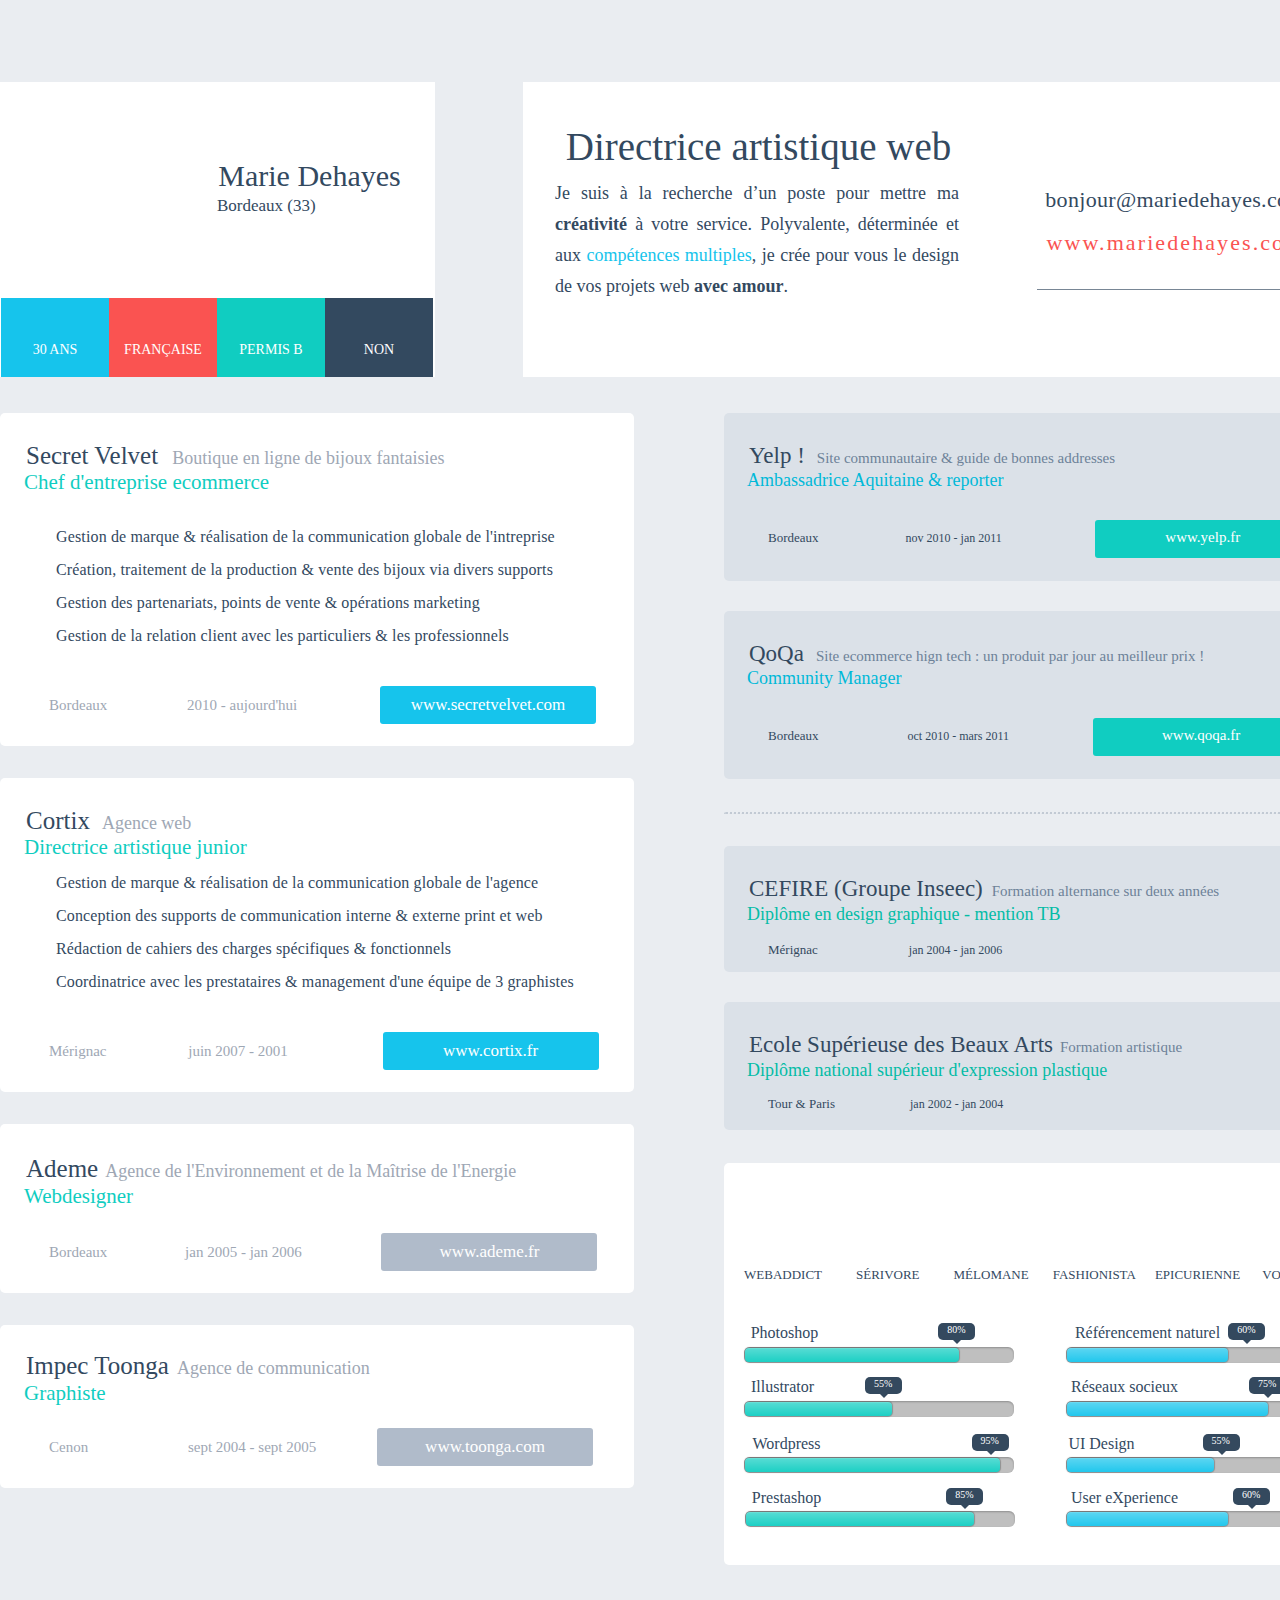
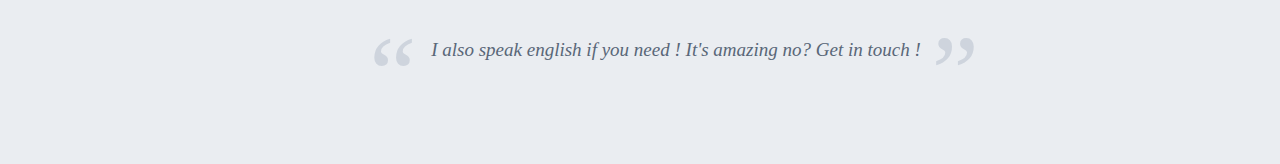
==== commit 0e2ca62d: "Подписи процентов в "облачках" + абсолютное позиционирование progress bar" ====
--- a/Hello/index.html
+++ b/Hello/index.html
@@ -181,15 +181,19 @@
 					<div class="table">
 						<div class="row">
 							<div class="cell">
-								<p>Photoshop (80%)</p>
-								<div class="progress">
+								<span class="photoshop">Photoshop</span>
+								<p class="cloud photoshop80"><span>80%</span></p>
+
+								<div class="progress progress1">
 									<div class="bar1"><div class="progress-bar"></div></div>
 								</div>
 							</div>
 							
 							<div class="cell cell-right">
-								<p>Référencement naturel (60%)</p>
-								<div class="progress">
+								<span class="referencement">Référencement naturel</span>
+								<p class="cloud referencement60"><span>60%</span></p>
+
+								<div class="progress progress5">
 									<div class="bar5"><div class="progress-bar"></div></div>
 								</div>
 							</div>
@@ -198,14 +202,18 @@
 
 						<div class="row">
 							<div class="cell">
-								<p>Illustrator (55%)</p>
-								<div class="progress">
+								<span class="illustrator">Illustrator</span>
+								<p class="cloud illustrator55"><span>55%</span></p>
+
+								<div class="progress progress2">
 									<div class="bar2"><div class="progress-bar"></div></div>
 								</div>
 							</div>
 							<div class="cell cell-right">
-								<p>Réseaux sociaux (75%)</p>
-								<div class="progress">
+								<span class="reseaux">Réseaux socieux</span>
+								<p class="cloud reseaux75"><span>75%</span></p>
+
+								<div class="progress progress6">
 									<div class="bar6"><div class="progress-bar"></div></div>
 								</div>							
 							</div>
@@ -213,28 +221,36 @@
 						
 						<div class="row">
 							<div class="cell">
-								<p>Wordpress (95%)</p>
-								<div class="progress">
+								<span class="wordpress">Wordpress</span>
+								<p class="cloud wordpress95"><span>95%</span></p>
+
+								<div class="progress progress3">
 									<div class="bar3"><div class="progress-bar"></div></div>
 								</div>
 							</div>
 							<div class="cell cell-right">
-								<p>UI Design (55%)</p>
-								<div class="progress">
+								<span class="design">UI Design</span>
+								<p class="cloud design55"><span>55%</span></p>
+
+								<div class="progress progress7">
 									<div class="bar7"><div class="progress-bar"></div></div>
 								</div>
 							</div>
 						</div>
 						<div class="row">
 							<div class="cell">
-								<p>Prestashop (85%)</p>
-								<div class="progress">
+								<span class="prestashop">Prestashop</span>
+								<p class="cloud prestashop85"><span>85%</span></p>
+								
+								<div class="progress progress4">
 									<div class="bar4"><div class="progress-bar"></div></div>
 								</div>								
 							</div>
 						    <div class="cell cell-right">
-								<p>User eXperience (60%)</p>
-								<div class="progress">
+								<span class="experience">User eXperience</span>
+								<p class="cloud experience60"><span>60%</span></p>
+
+								<div class="progress progress8">
 									<div class="bar8"><div class="progress-bar"></div></div>
 								</div>
 							</div>
@@ -252,10 +268,10 @@
 		</div>	
 			
 										
-		<div class="footer">
+		<div class="footer">				
 			<span class="commas">&#8220;</span>
 			<a href="http://www.mariedehayes.com/en">I also speak english if you need ! It's amazing no? Get in touch !</a>
-			<span class="commas">&#8221;</span>
+			<span class="commas">&#8221;</span>			
 		</div>
 	</div>
 </body>
--- a/Hello/css/style.css
+++ b/Hello/css/style.css
@@ -275,18 +275,23 @@
 
 .job ul {
      list-style: none;
+     margin-top: 18px;
+     margin-bottom: 40px;
+     padding-left: 0px;
+}
+
+.job ul li {
+     background: url(/Image/check.png) no-repeat 26px 13px;
      text-align: left;
-     padding-left: 30px;
-     line-height: 210%;
+     padding-left: 55px;
+     padding-top: 15px;
      font-size: 16px;
-     margin-bottom: 33px;
      letter-spacing: 0.009em;
 }
    
-.job ul li:before {
-     content: '✓';
-     padding-right: 14px;
-}
+/*.job ul li:first-child {
+     padding-top: 0px;
+}*/
 
 .job .job-about {     
      text-align: left;
@@ -315,6 +320,10 @@
      background-image: url(/Image/flash.png);
      background-repeat: no-repeat;
      background-position: 0px 5px;
+}
+
+.secret-velvet h4 {
+     margin-bottom: 18px;
 }
 
 .job-about .date-sv {
@@ -348,7 +357,7 @@
 }
 
 .cortix h4 {
-     margin-bottom: -5px;
+     margin-bottom: -19px;
 }
 
 .job-about .date-co {
@@ -566,7 +575,6 @@
      margin-bottom: 17px;
 }
 
-
 .hobby {
      background: white;
      margin-top: 33px;
@@ -602,22 +610,6 @@
      background-position: -515px 0px;
 }
 
-.label {
-     width: 25px;
-     height: 13px;
-     border-style: solid;
-     border-radius: 5px;
-     color: #34495e;
-}
-
-.triangle {
-     width: 0;
-     height: 0;
-     border-style: solid;
-     border-width: 6px 4px 0 4px;
-     border-color: #007bff transparent transparent transparent;
-}
-
 .sign {
      text-align: left;
 }
@@ -661,21 +653,148 @@
 }
 
 .cell p {
-     margin: 14px 3px 6px;
-     text-align: left;
-}
-
-.cell-right {
-     padding-left: 50px;
+     display: inline-block;
+}
+
+.cell span {
+     display: inline-block;
+     position: relative;
+}
+
+.cloud {
+     width: 37px; 
+     height: 17px; 
+     background: #34495e;     
+     border-radius: 5px;
+     position: relative;
+     /*left: 100px;*/
+}
+
+.cloud::before {
+     content: "";
+     width: 0; 
+     height: 0;
+     position: absolute; 
+     top: 100%; 
+     left: 15px;
+     border-style: solid;
+     border-width: 4px 4px 0 4px;
+     border-color: #34495e transparent transparent transparent;
+}
+
+.cloud span {
+     color: white;
+     font-size: 10px;
+     display: inline-block;
+     position: relative;
+     top: -4px;
+     left: 9px;
+}
+
+.photoshop {
+     left: -74px;
+}
+.photoshop80 {
+     left: 42px;
+     top: -1px;
+}
+.progress1 {
+     top: -10px;
+}
+
+.referencement {
+     left: 19px;
+}
+.referencement60 {
+     left: 23px;
+     top: -1px;
+}
+.progress5 {
+     top: -10px;
+     left: 52px;
+}
+
+.illustrator {
+     left: -76px;
+     top: -11px;
+}
+.illustrator55 {
+     left: -29px;
+     top: -12px;
+}
+.progress2 {
+     top: -21px;
+     left: 0px;
+}
+
+.reseaux {
+     top: -11px;
+     left: -4px;
+}
+.reseaux75 {
+     top: -12px;
+     left: 63px;
+}
+.progress6 {
+     top: -21px;
+     left: 52px;
+}
+
+.wordpress {
+     top: -19px;
+     left: -72px;
+}
+.wordpress95 {
+     top: -20px;
+     left: 75px;
+}
+.progress3 {
+     top: -30px;
+     left: 0px;
+}
+
+.design {
+     top: -19px;
+     left: -27px;
+}
+.design55 {
+     top: -20px;
+     left: 37px;
+}
+.progress7 {
+     top: -30px;
+     left: 52px;
+}
+
+.prestashop {
+     top: -30px;
+     left: -72px;
+}
+.prestashop85 {
+     top: -31px;
+     left: 49px;
+}
+.progress4 {
+     top: -41px;
+     left: 1px;
+}
+
+.experience {
+     top: -30px;
+     left: -4px;
+}
+.experience60 {
+     top: -31px;
+     left: 47px;
+}
+.progress8 {
+     top: -41px;
+     left: 52px;
 }
    
-
-.hobby .progress {
-     margin: 0 auto;
+.progress {
+     position: relative;
      width: 268px;
-   }
-   
-   .progress {
      padding: 1px;
      background: rgba(0, 0, 0, 0.25);
      border-radius: 6px;
@@ -683,7 +802,7 @@
      box-shadow: inset 0 1px 2px rgba(0, 0, 0, 0.25), 0 1px rgba(255, 255, 255, 0.08);
    }
    
-   .progress-bar {
+.progress-bar {
      height: 14px;
      border-radius: 4px;
         background-image: -webkit-linear-gradient(top, rgba(255, 255, 255, 0.3), rgba(255, 255, 255, 0.05));
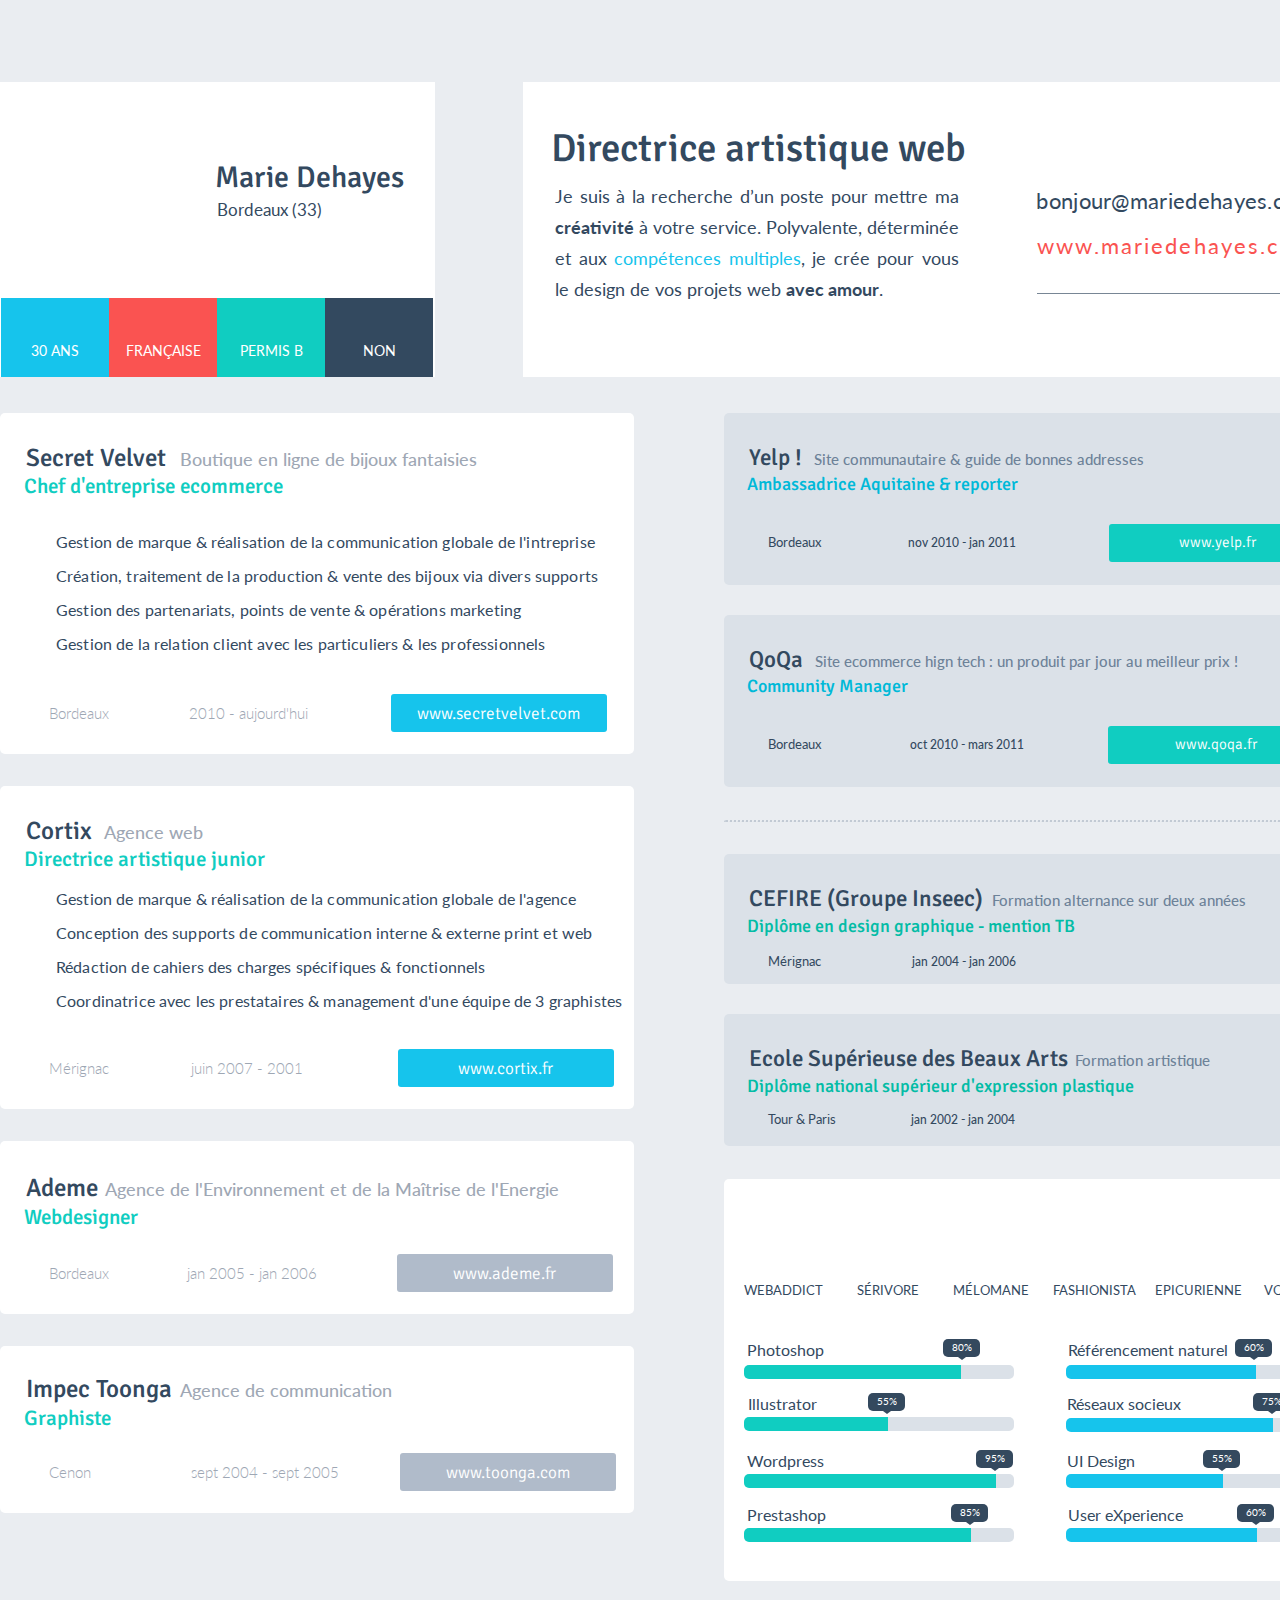
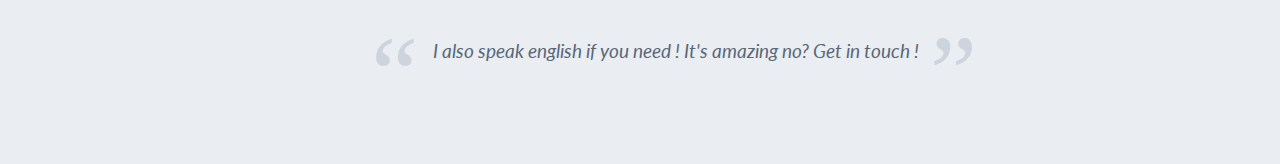
==== commit 743ede17: "Изменены timeline" ====
--- a/Hello/index.html
+++ b/Hello/index.html
@@ -3,6 +3,7 @@
 <head>
     <title>Ma page personnelle</title>
 	<link rel="stylesheet" type="text/css" href="css/style.css">
+	<link href="https://fonts.googleapis.com/css?family=Lato|Signika|Signika+Negative&display=swap" rel="stylesheet">
 	<meta charset="UTF-8">
 </head>
 <body>
@@ -183,19 +184,13 @@
 							<div class="cell">
 								<span class="photoshop">Photoshop</span>
 								<p class="cloud photoshop80"><span>80%</span></p>
-
-								<div class="progress progress1">
-									<div class="bar1"><div class="progress-bar"></div></div>
-								</div>
+								<div class="progress-bar progress-bar1"></div>
 							</div>
 							
 							<div class="cell cell-right">
 								<span class="referencement">Référencement naturel</span>
 								<p class="cloud referencement60"><span>60%</span></p>
-
-								<div class="progress progress5">
-									<div class="bar5"><div class="progress-bar"></div></div>
-								</div>
+								<div class="progress-bar progress-bar2"></div>
 							</div>
 							
 						</div>
@@ -204,18 +199,12 @@
 							<div class="cell">
 								<span class="illustrator">Illustrator</span>
 								<p class="cloud illustrator55"><span>55%</span></p>
-
-								<div class="progress progress2">
-									<div class="bar2"><div class="progress-bar"></div></div>
-								</div>
+								<div class="progress-bar progress-bar3"></div>
 							</div>
 							<div class="cell cell-right">
 								<span class="reseaux">Réseaux socieux</span>
 								<p class="cloud reseaux75"><span>75%</span></p>
-
-								<div class="progress progress6">
-									<div class="bar6"><div class="progress-bar"></div></div>
-								</div>							
+								<div class="progress-bar progress-bar4"></div>							
 							</div>
 						</div>
 						
@@ -223,46 +212,31 @@
 							<div class="cell">
 								<span class="wordpress">Wordpress</span>
 								<p class="cloud wordpress95"><span>95%</span></p>
-
-								<div class="progress progress3">
-									<div class="bar3"><div class="progress-bar"></div></div>
-								</div>
+								<div class="progress-bar progress-bar5"></div>
 							</div>
 							<div class="cell cell-right">
 								<span class="design">UI Design</span>
 								<p class="cloud design55"><span>55%</span></p>
-
-								<div class="progress progress7">
-									<div class="bar7"><div class="progress-bar"></div></div>
-								</div>
+								<div class="progress-bar progress-bar6"></div>
 							</div>
 						</div>
 						<div class="row">
 							<div class="cell">
 								<span class="prestashop">Prestashop</span>
 								<p class="cloud prestashop85"><span>85%</span></p>
-								
-								<div class="progress progress4">
-									<div class="bar4"><div class="progress-bar"></div></div>
-								</div>								
+								<div class="progress-bar progress-bar7"></div>								
 							</div>
 						    <div class="cell cell-right">
 								<span class="experience">User eXperience</span>
 								<p class="cloud experience60"><span>60%</span></p>
-
-								<div class="progress progress8">
-									<div class="bar8"><div class="progress-bar"></div></div>
-								</div>
+								<div class="progress-bar progress-bar8"></div>
 							</div>
 					   </div>
 					</div>
-
-				</div>
-
+				</div>
 			</div>
 
 			<div class="clear">
-
 			</div>
 
 		</div>	
--- a/Hello/css/style.css
+++ b/Hello/css/style.css
@@ -5,13 +5,13 @@
 }
 
 h2, h3, h4 {
-    font-family: Signika, Signika Negative;
+    font-family: Signika, Signika Negative, sans-serif;
     font-weight: 500;
     color: #33495f;
 }
 
 p, li, span, a, .btn {
-    font-family: Lato;
+    font-family: Lato, sans-serif;
     color: #33495f;
     text-align: left;
 }
@@ -356,9 +356,20 @@
      padding-left: 12px;
 }
 
-.cortix h4 {
-     margin-bottom: -19px;
-}
+.cortix ul {
+     margin-top: -26px;
+     margin-bottom: 38px;
+}
+
+.cortix ul li:first-child {
+     background-position: 26px 19px;
+ }
+ .cortix ul li:nth-child(2) {
+     background-position: 26px 17px;
+ }
+ .cortix ul li:nth-child(3) {
+     background-position: 26px 15px;
+ }
 
 .job-about .date-co {
      margin-left: 46px;
@@ -652,6 +663,10 @@
      display: table-cell;
 }
 
+.cell-right {
+     padding-left: 70px;
+}
+
 .cell p {
      display: inline-block;
 }
@@ -663,11 +678,10 @@
 
 .cloud {
      width: 37px; 
-     height: 17px; 
+     height: 18px; 
      background: #34495e;     
      border-radius: 5px;
      position: relative;
-     /*left: 100px;*/
 }
 
 .cloud::before {
@@ -678,7 +692,7 @@
      top: 100%; 
      left: 15px;
      border-style: solid;
-     border-width: 4px 4px 0 4px;
+     border-width: 3px 4px 0 4px;
      border-color: #34495e transparent transparent transparent;
 }
 
@@ -691,169 +705,127 @@
      left: 9px;
 }
 
+.progress-bar {
+     height: 14px; 
+     background: #10cdc1;     
+     border-radius: 5px 0 0 5px;
+     position: relative;
+     top: -9px;
+}
+.progress-bar::before {
+     content: "";
+     width: calc(270px - 100%); 
+     height: 14px; 
+     background: #dbe1e8;     
+     border-radius: 0 5px 5px 0;
+     position: absolute; 
+     left: 100%; 
+}
+
+.progress-bar1 {
+     width: 217px; 
+}
 .photoshop {
-     left: -74px;
+     left: -64px;
 }
 .photoshop80 {
-     left: 42px;
+     left: 51px;
      top: -1px;
 }
-.progress1 {
+
+.progress-bar2 {
+     background: #16c4ec;
+     width: 190px; 
+}
+.referencement {
+     left: -1px;
+}
+.referencement60 {
+     left: 2px;
+     top: -1px;
+}
+
+.progress-bar3 {
+     width: 144px; 
+     top: -21px;
+}
+.illustrator {
+     left: -67px;
      top: -10px;
 }
-
-.referencement {
-     left: 19px;
-}
-.referencement60 {
-     left: 23px;
-     top: -1px;
-}
-.progress5 {
+.illustrator55 {
+     left: -20px;
+     top: -11px;
+}
+
+.progress-bar4 {
+     background: #16c4ec;
+     width: 207px; 
+     top: -20px;
+}
+.reseaux {
      top: -10px;
-     left: 52px;
-}
-
-.illustrator {
-     left: -76px;
+     left: -25px;
+}
+.reseaux75 {
      top: -11px;
-}
-.illustrator55 {
-     left: -29px;
-     top: -12px;
-}
-.progress2 {
-     top: -21px;
-     left: 0px;
-}
-
-.reseaux {
-     top: -11px;
-     left: -4px;
-}
-.reseaux75 {
-     top: -12px;
-     left: 63px;
-}
-.progress6 {
-     top: -21px;
-     left: 52px;
-}
-
+     left: 43px;
+}
+
+.progress-bar5 {
+     width: 252px; 
+     top: -28px;
+}
 .wordpress {
-     top: -19px;
-     left: -72px;
+     top: -17px;
+     left: -64px;
 }
 .wordpress95 {
-     top: -20px;
-     left: 75px;
-}
-.progress3 {
-     top: -30px;
-     left: 0px;
-}
-
+     top: -18px;
+     left: 84px;
+}
+
+.progress-bar6 {
+     background: #16c4ec;
+     width: 157px;
+     top: -28px;
+}
 .design {
-     top: -19px;
-     left: -27px;
+     top: -17px;
+     left: -48px;
 }
 .design55 {
-     top: -20px;
-     left: 37px;
-}
-.progress7 {
-     top: -30px;
-     left: 52px;
-}
-
-.prestashop {
-     top: -30px;
-     left: -72px;
+     top: -18px;
+     left: 16px;
+}
+
+.progress-bar7 {
+     width: 227px; 
+     top: -38px;
+}.prestashop {
+     top: -27px;
+     left: -63px;
 }
 .prestashop85 {
-     top: -31px;
-     left: 49px;
-}
-.progress4 {
-     top: -41px;
-     left: 1px;
-}
-
+     top: -28px;
+     left: 58px;
+}
+
+.progress-bar8 {
+     background: #16c4ec;
+     width: 191px;
+     top: -38px;
+}
 .experience {
-     top: -30px;
-     left: -4px;
+     top: -27px;
+     left: -24px;
 }
 .experience60 {
-     top: -31px;
-     left: 47px;
-}
-.progress8 {
-     top: -41px;
-     left: 52px;
-}
-   
-.progress {
-     position: relative;
-     width: 268px;
-     padding: 1px;
-     background: rgba(0, 0, 0, 0.25);
-     border-radius: 6px;
-     -webkit-box-shadow: inset 0 1px 2px rgba(0, 0, 0, 0.25), 0 1px rgba(255, 255, 255, 0.08);
-     box-shadow: inset 0 1px 2px rgba(0, 0, 0, 0.25), 0 1px rgba(255, 255, 255, 0.08);
-   }
-   
-.progress-bar {
-     height: 14px;
-     border-radius: 4px;
-        background-image: -webkit-linear-gradient(top, rgba(255, 255, 255, 0.3), rgba(255, 255, 255, 0.05));
-     background-image: -moz-linear-gradient(top, rgba(255, 255, 255, 0.3), rgba(255, 255, 255, 0.05));
-     background-image: -o-linear-gradient(top, rgba(255, 255, 255, 0.3), rgba(255, 255, 255, 0.05));
-     background-image: linear-gradient(to bottom, rgba(255, 255, 255, 0.3), rgba(255, 255, 255, 0.05));
-     -webkit-transition: 0.4s linear;
-     -moz-transition: 0.4s linear;
-     -o-transition: 0.4s linear;
-     transition: 0.4s linear;
-     -webkit-transition-property: width, background-color;
-     -moz-transition-property: width, background-color;
-     -o-transition-property: width, background-color;
-     transition-property: width, background-color;
-     -webkit-box-shadow: 0 0 1px 1px rgba(0, 0, 0, 0.25), inset 0 1px rgba(255, 255, 255, 0.1);
-     box-shadow: 0 0 1px 1px rgba(0, 0, 0, 0.25), inset 0 1px rgba(255, 255, 255, 0.1);
-   }
-
-.progress > .bar1 > .progress-bar {
-    width: 80%;
-    background-color: #10cdc1;
- }
- .progress > .bar2 > .progress-bar {
-     width: 55%;
-     background-color: #10cdc1;
- }
- .progress > .bar3 > .progress-bar {
-     width: 95%;
-     background-color: #10cdc1;
-}
-.progress > .bar4 > .progress-bar {
-     width: 85%;
-     background-color: #10cdc1;
-}
-.progress > .bar5 > .progress-bar {
-     width: 60%;
-     background-color: #16c4ec;
-}
-.progress > .bar6 > .progress-bar {
-     width: 75%;
-     background-color: #16c4ec;
-}
-.progress > .bar7 > .progress-bar {
-     width: 55%;
-     background-color: #16c4ec;
-}
-.progress > .bar8 > .progress-bar {
-     width: 60%;
-     background-color: #16c4ec;
-}
- 
+     top: -28px;
+     left: 26px;
+}
+
+
 .clear {
      clear: both;
 }
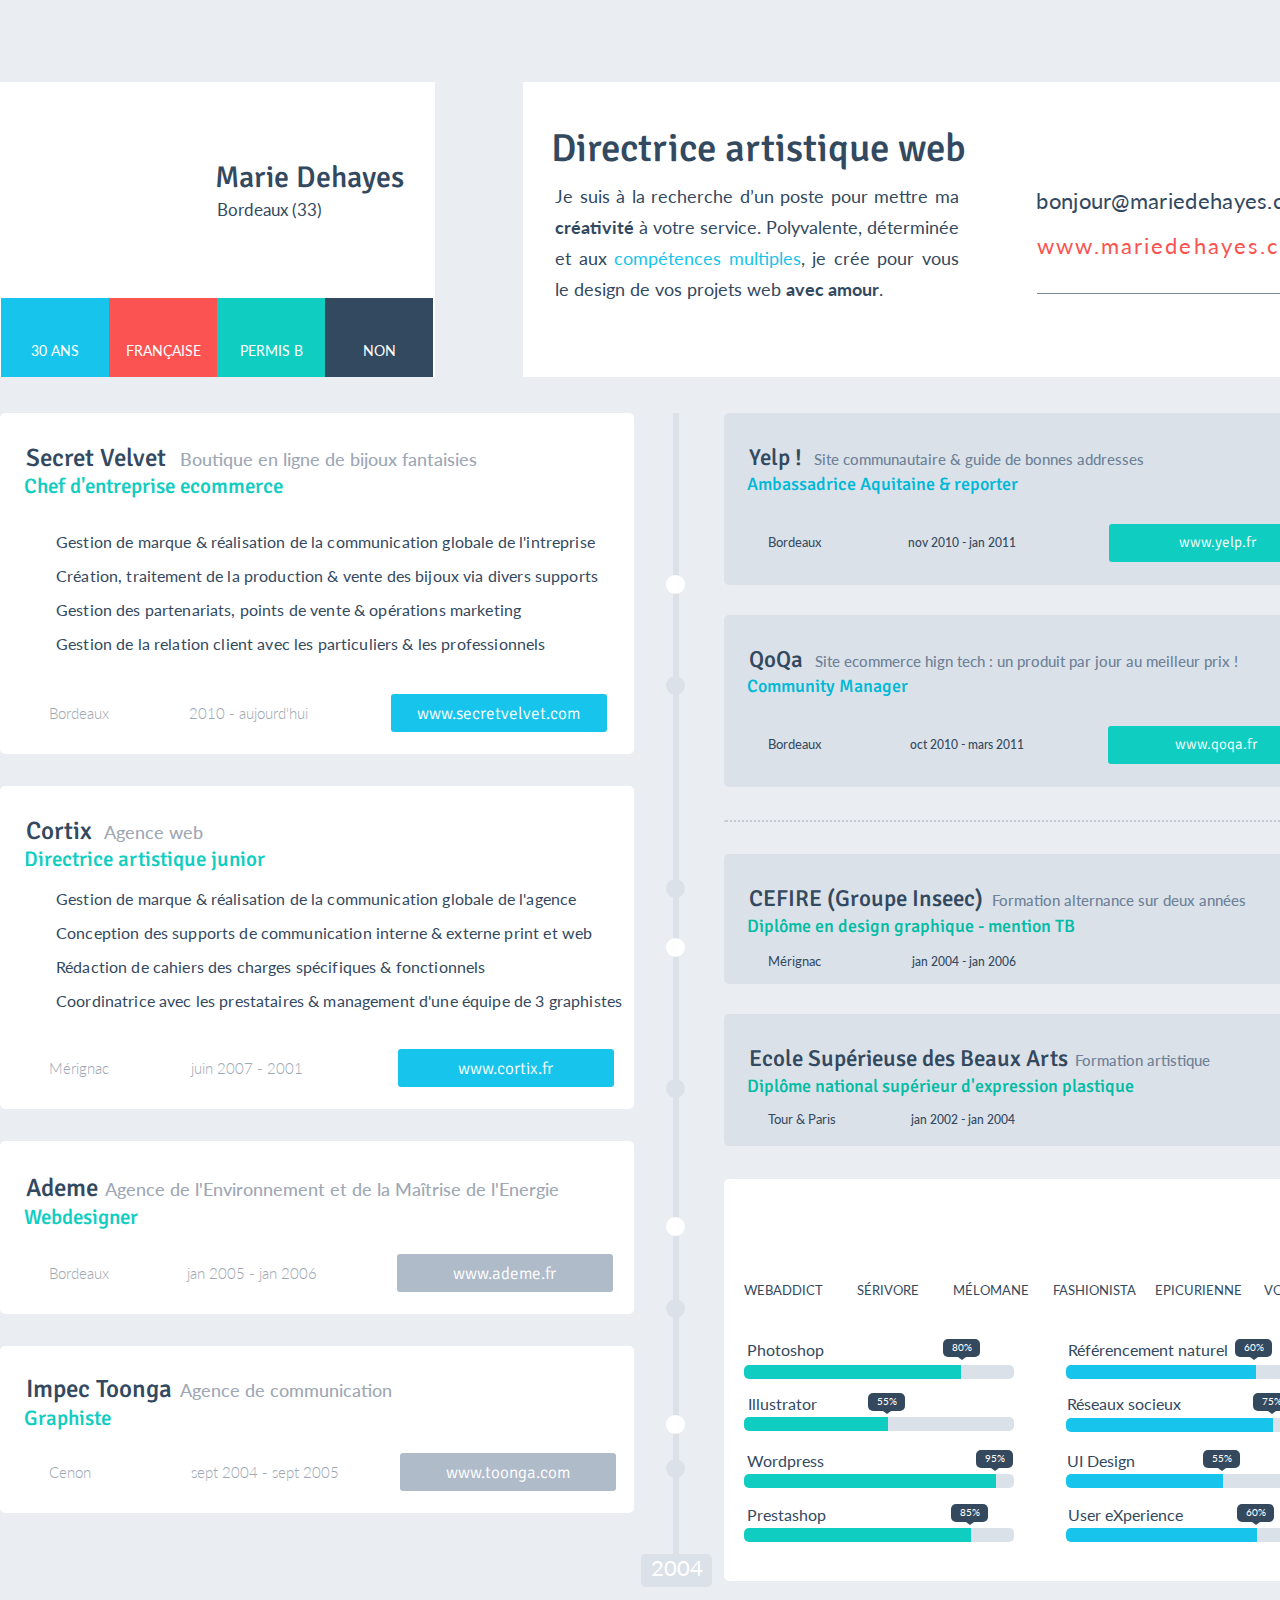
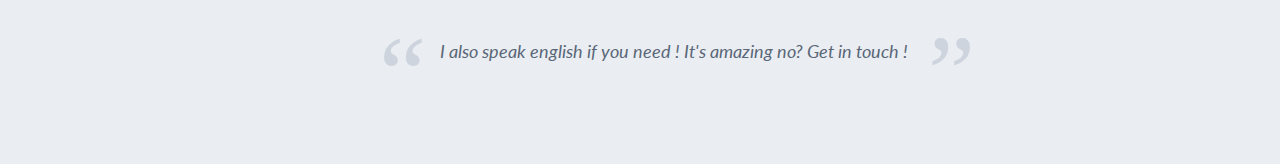
==== commit 4ef1620c: "Timeline" ====
--- a/Hello/index.html
+++ b/Hello/index.html
@@ -105,7 +105,17 @@
 			</div>
 				
 			<div class="separator-content">
-
+				<div class="round round1"></div>
+				<div class="round round2"></div>
+				<div class="round round3"></div>
+				<div class="round round4"></div>
+				<div class="round round5"></div>
+				<div class="round round6"></div>
+				<div class="round round7"></div>
+				<div class="round round8"></div>
+				<div class="round round9"></div>
+
+				<div class="sign2004"><span>2004</span></div>
 			</div>
 
 			<div class="right-content">
--- a/Hello/css/style.css
+++ b/Hello/css/style.css
@@ -226,12 +226,66 @@
 .separator-content {
      background: inherit;
      float: left;
-     width: 79px;
-     height: 100%;     
-     background-image: url(/image/bar.png);
-     background-repeat: no-repeat;
-     background-position: 3px -15px;
-     
+     width: 25px;
+     height: 96%;     
+     border-left: 6px solid #dbe1e8;
+     margin-left: 39px; 
+}
+
+.round {
+     width: 19px; 
+     height: 19px;
+     background: #dbe1e8;
+     border-radius: 50%;
+     position: relative;
+     left: -13px;
+}
+
+.round1 {
+     top: 162px;
+     background: white;
+}
+.round2 {
+     top: 244px;
+}
+.round3 {
+     top: 428px;
+}
+.round4 {
+     top: 468px;
+     background: white;
+}
+.round5 {
+     top: 590px;
+}
+.round6 {
+     top: 709px;
+     background: white;
+}
+.round7 {
+     top: 772px;
+}
+.round8 {
+     top: 869px;
+     background: white;
+}
+.round9 {
+     top: 894px;
+}
+
+.sign2004 {
+     position: relative;
+     width: 71px;
+     height: 33px;
+     background: #dbe1e8;
+     border-radius: 5px;
+     top: 970px;
+     left: -38px;
+}
+
+.sign2004 span {
+     color: white;
+     font-size: 22px;
 }
 
 .right-content {
@@ -841,15 +895,18 @@
      display: inline-block;
      text-decoration: none;
      color: #596778;
-     font-size: 19px;
-     font-style: italic;
+     font-size: 1.1em;
+     font-style: oblique;
      vertical-align: top;
-     padding: 26px 7px 0px 11px;
+     padding-top: 28px;
 }
 
 .footer .commas {
+     display: inline-block;
      color: #ced4dd;
      font-size: 106px;
      font-family: 'Times New Roman', Times, serif;
-     display: inline-block;
+     /*font-stretch: ultra-condensed;*/
+     padding-left: 16px;
+     padding-right: 10px;
 }